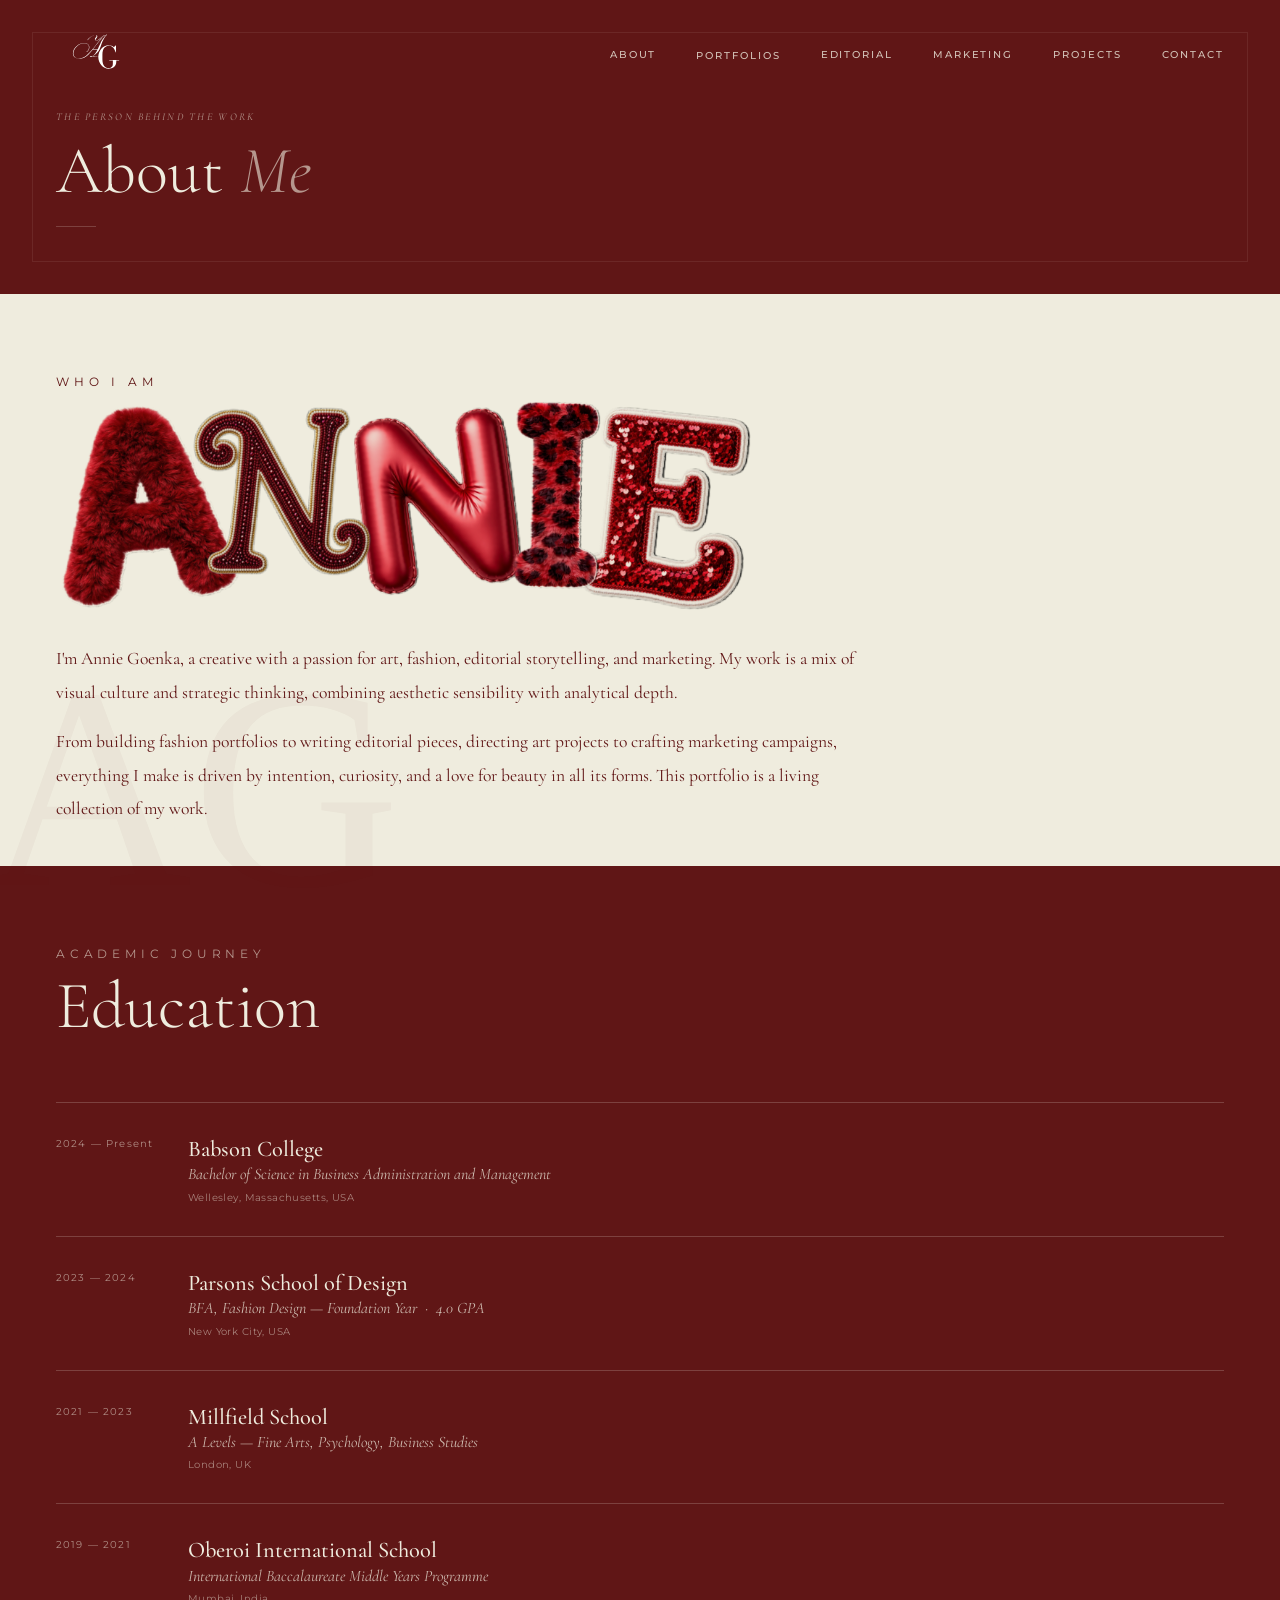
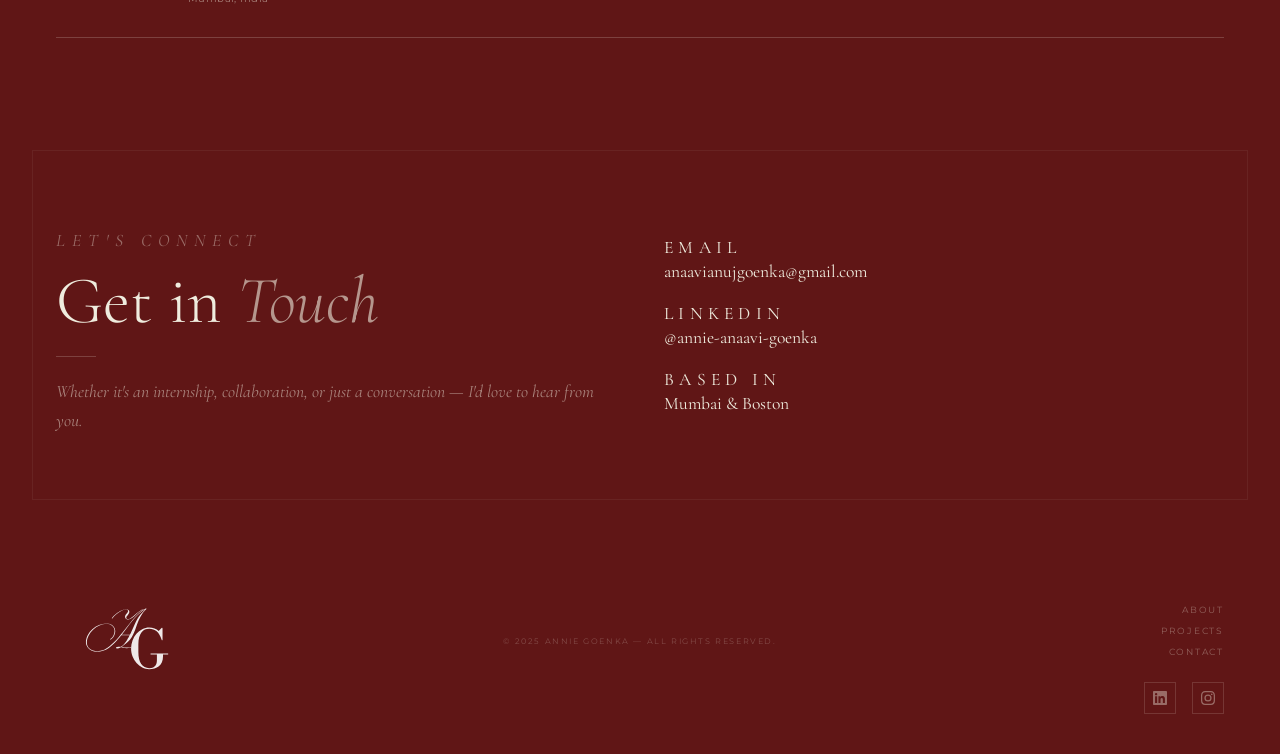
==== about.html @ a7a54cb1 "Increase section-label size, tighten page header + about section, update bio text Co-Authored-By: Cl" ====
<!DOCTYPE html>
<html lang="en">
<head>
  <meta charset="UTF-8" />
  <meta name="viewport" content="width=device-width, initial-scale=1.0" />
  <title>About — Annie Goenka</title>
  <link rel="stylesheet" href="styles.css?v=8" />
</head>
<body>

  <!-- ═══════════════════════════════════
       NAVIGATION
  ════════════════════════════════════ -->
  <nav class="scrolled">
    <div class="nav-logo"><a href="index.html"><img src="logo-ag.png.svg" alt="AG" class="nav-logo-img" /></a></div>
    <div class="nav-links">
      <a href="about.html">About</a>
      <div class="nav-dropdown"><span class="nav-dropdown-toggle">Portfolios</span><div class="nav-dropdown-menu"><a href="fashion.html">Fashion Portfolio</a><a href="art.html">Art Portfolio</a></div></div>
      <a href="editorial.html">Editorial</a>
      <a href="marketing.html">Marketing</a>
      <a href="projects.html">Projects</a>
      <a href="#contact">Contact</a>
    </div>
    <button class="nav-hamburger" aria-label="Menu">
      <span></span><span></span><span></span>
    </button>
  </nav>

  <div class="mobile-nav" id="mobile-nav">
    <button class="mobile-nav-close" aria-label="Close">✕</button>
    <div class="mobile-nav-links">
      <a href="about.html">About</a>
      <a href="fashion.html">Fashion Portfolio</a>
      <a href="art.html">Art Portfolio</a>
      <a href="editorial.html">Editorial</a>
      <a href="marketing.html">Marketing</a>
      <a href="projects.html">Projects</a>
      <a href="about.html#contact">Contact</a>
    </div>
  </div>

  <!-- ═══════════════════════════════════
       PAGE HEADER
  ════════════════════════════════════ -->
  <div class="page-header fade-in" data-title="Annie">
    <p class="section-label">The Person Behind the Work</p>
    <h1 class="section-title">About <em>Me</em></h1>
    <div class="section-rule"></div>
  </div>

  <!-- ═══════════════════════════════════
       ABOUT GRID
  ════════════════════════════════════ -->
  <div class="about-fullwidth fade-in">
    <div class="about-text">
      <p class="section-label">Who I Am</p>
      <img src="annie-signature.png" alt="Annie" class="about-name-img" />
      <div class="about-bio">
        <p>
          I'm Annie Goenka, a creative with a passion for art, fashion, editorial storytelling, and marketing. My work is a mix of visual culture and strategic thinking, combining aesthetic sensibility with analytical depth.
        </p>
        <p>
          From building fashion portfolios to writing editorial pieces, directing art projects to crafting marketing campaigns, everything I make is driven by intention, curiosity, and a love for beauty in all its forms. This portfolio is a living collection of my work.
        </p>
      </div>
    </div>
  </div>

  <!-- ═══════════════════════════════════
       EDUCATION
  ════════════════════════════════════ -->
  <section class="education-section fade-in">
    <p class="section-label">Academic Journey</p>
    <h2 class="section-title">Education</h2>
    <div class="section-rule"></div>

    <div class="edu-items">

      <div class="edu-item">
        <div class="edu-year">2024 — Present</div>
        <div class="edu-details">
          <h3>Babson College</h3>
          <p>Bachelor of Science in Business Administration and Management</p>
          <span>Wellesley, Massachusetts, USA</span>
        </div>
      </div>

      <div class="edu-item">
        <div class="edu-year">2023 — 2024</div>
        <div class="edu-details">
          <h3>Parsons School of Design</h3>
          <p>BFA, Fashion Design — Foundation Year &nbsp;·&nbsp; 4.0 GPA</p>
          <span>New York City, USA</span>
        </div>
      </div>

      <div class="edu-item">
        <div class="edu-year">2021 — 2023</div>
        <div class="edu-details">
          <h3>Millfield School</h3>
          <p>A Levels — Fine Arts, Psychology, Business Studies</p>
          <span>London, UK</span>
        </div>
      </div>

      <div class="edu-item">
        <div class="edu-year">2019 — 2021</div>
        <div class="edu-details">
          <h3>Oberoi International School</h3>
          <p>International Baccalaureate Middle Years Programme</p>
          <span>Mumbai, India</span>
        </div>
      </div>

    </div>
  </section>

  <!-- ═══════════════════════════════════
       CONTACT + RESUME
  ════════════════════════════════════ -->
  <section id="contact" class="contact-section fade-in">
    <div class="contact-left">
      <p class="section-label">Let's Connect</p>
      <h2 class="section-title">Get in <em>Touch</em></h2>
      <div class="section-rule"></div>
      <p>Whether it's an internship, collaboration, or just a conversation — I'd love to hear from you.</p>
      <!-- RESUME BUTTON — hidden for now, re-enable by uncommenting:
      <a href="resume.pdf" class="resume-btn" download="Anaavi_Goenka_Resume.pdf">
        ↓ &nbsp; Download Resume
      </a>
      -->
    </div>

    <div class="contact-links">

      <div class="contact-item">
        <span class="contact-item-label">Email</span>
        <a href="mailto:anaavianujgoenka@gmail.com">anaavianujgoenka@gmail.com</a>
      </div>

      <div class="contact-item">
        <span class="contact-item-label">LinkedIn</span>
        <a href="https://www.linkedin.com/in/annie-anaavi-goenka-bb6833216/" target="_blank">@annie-anaavi-goenka</a>
      </div>

      <div class="contact-item">
        <span class="contact-item-label">Based in</span>
        <span>Mumbai &amp; Boston</span>
      </div>

    </div>
  </section>

  <!-- ═══════════════════════════════════
       FOOTER
  ════════════════════════════════════ -->
  <footer>
    <div class="footer-logo"><img src="logo-ag.png.svg" alt="AG" class="footer-logo-img" /></div>
    <div class="footer-center">
      <p>&copy; 2025 Annie Goenka &mdash; All rights reserved.</p>
    </div>
    <div class="footer-links">
      <a href="about.html">About</a>
      <a href="projects.html">Projects</a>
      <a href="about.html#contact">Contact</a>
      <div class="footer-social">
        <a href="#" aria-label="LinkedIn">
          <svg viewBox="0 0 24 24"><path d="M20.447 20.452h-3.554v-5.569c0-1.328-.027-3.037-1.852-3.037-1.853 0-2.136 1.445-2.136 2.939v5.667H9.351V9h3.414v1.561h.046c.477-.9 1.637-1.85 3.37-1.85 3.601 0 4.267 2.37 4.267 5.455v6.286zM5.337 7.433a2.062 2.062 0 01-2.063-2.065 2.064 2.064 0 112.063 2.065zm1.782 13.019H3.555V9h3.564v11.452zM22.225 0H1.771C.792 0 0 .774 0 1.729v20.542C0 23.227.792 24 1.771 24h20.451C23.2 24 24 23.227 24 22.271V1.729C24 .774 23.2 0 22.222 0h.003z"/></svg>
        </a>
        <a href="#" aria-label="Instagram">
          <svg viewBox="0 0 24 24"><path d="M12 2.163c3.204 0 3.584.012 4.85.07 3.252.148 4.771 1.691 4.919 4.919.058 1.265.069 1.645.069 4.849 0 3.205-.012 3.584-.069 4.849-.149 3.225-1.664 4.771-4.919 4.919-1.266.058-1.644.07-4.85.07-3.204 0-3.584-.012-4.849-.07-3.26-.149-4.771-1.699-4.919-4.92-.058-1.265-.07-1.644-.07-4.849 0-3.204.013-3.583.07-4.849.149-3.227 1.664-4.771 4.919-4.919 1.266-.057 1.645-.069 4.849-.069zM12 0C8.741 0 8.333.014 7.053.072 2.695.272.273 2.69.073 7.052.014 8.333 0 8.741 0 12c0 3.259.014 3.668.072 4.948.2 4.358 2.618 6.78 6.98 6.98C8.333 23.986 8.741 24 12 24c3.259 0 3.668-.014 4.948-.072 4.354-.2 6.782-2.618 6.979-6.98.059-1.28.073-1.689.073-4.948 0-3.259-.014-3.667-.072-4.947-.196-4.354-2.617-6.78-6.979-6.98C15.668.014 15.259 0 12 0zm0 5.838a6.162 6.162 0 100 12.324 6.162 6.162 0 000-12.324zM12 16a4 4 0 110-8 4 4 0 010 8zm6.406-11.845a1.44 1.44 0 100 2.881 1.44 1.44 0 000-2.881z"/></svg>
        </a>
      </div>
    </div>
  </footer>

  <div class="ag-watermark">AG</div>
  <button class="back-to-top" id="back-to-top">↑</button>
  <div class="page-transition-overlay" id="page-transition"></div>
  <div class="lightbox" id="lightbox">
    <button class="lightbox-close">✕</button>
    <img id="lightbox-img" src="" alt="" />
  </div>
  <script src="script.js"></script>
</body>
</html>
---- styles.css ----
@import url('https://fonts.googleapis.com/css2?family=Bodoni+Moda:ital,opsz,wght@0,6..96,300;0,6..96,400;0,6..96,500;1,6..96,300;1,6..96,400&family=Cormorant+Garamond:ital,wght@0,300;0,400;0,500;0,600;1,300;1,400;1,500;1,600&family=Pinyon+Script&family=Montserrat:wght@300;400;500;600;700&display=swap');

:root {
  --crimson: #601616;
  --crimson-dark: #601616;
  --crimson-deeper: #601616;
  --cream: #efecde;
  --cream-dark: #efecde;
  --dark: #601616;
  --gold: #842020;
  --text: #601616;
}

* { margin: 0; padding: 0; box-sizing: border-box; }
html { scroll-behavior: smooth; }

body {
  background: var(--cream);
  color: var(--text);
  font-family: 'Cormorant Garamond', serif;
  overflow-x: hidden;
}

/* ═══════════════════════════════════════
   SPLASH
═══════════════════════════════════════ */

#splash {
  position: fixed;
  inset: 0;
  background-color: #601616 !important;
  z-index: 9999;
  display: flex;
  align-items: center;
  justify-content: center;
  flex-direction: column;
  transition: opacity 1s ease, visibility 1s ease;
}
#splash.hidden { opacity: 0; visibility: hidden; pointer-events: none; }

.splash-inner {
  position: relative;
  display: flex;
  flex-direction: column;
  align-items: center;
  justify-content: center;
  text-align: center;
  width: 100%;
}

/* Logo wrap — grid so halves + name all stack in the same cell */
.splash-logo-wrap {
  display: grid;
  place-items: center;
  width: clamp(22rem, 52vw, 64rem);
  opacity: 0;
  transition: opacity 0.8s ease;
}
.splash-logo-wrap.visible { opacity: 1; }

.splash-logo-half {
  grid-area: 1 / 1;
  width: 100%;
  transition: transform 1s cubic-bezier(0.76, 0, 0.24, 1), opacity 0.6s ease;
}
.splash-logo-half img {
  width: 100%;
  height: auto;
  display: block;
}

/* Split at 64% — A on left, G on right */
#splash-logo-left  { clip-path: inset(0 36% 0 0); }
#splash-logo-right { clip-path: inset(0 0 0 64%); }

/* Split animation — A flies left, G flies right */
.splash-logo-wrap.animate #splash-logo-left  { transform: translateX(-65vw); opacity: 0; }
.splash-logo-wrap.animate #splash-logo-right { transform: translateX(65vw);  opacity: 0; }

.splash-name {
  grid-area: 1 / 1;
  opacity: 0;
  display: flex;
  flex-direction: column;
  align-items: center;
  justify-content: center;
  line-height: 0.88;
  transition: opacity 0.8s ease;
}
.splash-name.visible { opacity: 1; }

.splash-name-line1 {
  font-family: 'Cormorant Garamond', serif;
  font-size: clamp(2rem, 5vw, 6rem);
  font-weight: 300;
  letter-spacing: 0.5em;
  padding-right: 0.5em;
  color: #efecde;
  text-transform: uppercase;
}
.splash-name-line2 {
  font-family: 'Cormorant Garamond', serif;
  font-size: clamp(3rem, 7vw, 8.5rem);
  font-weight: 300;
  letter-spacing: 0.4em;
  padding-right: 0.4em;
  color: #efecde;
  text-transform: uppercase;
}

.splash-tagline {
  font-family: 'Cormorant Garamond', serif;
  font-style: italic;
  font-size: clamp(0.9rem, 1.8vw, 1.4rem);
  color: rgba(239,236,222,0.5);
  letter-spacing: 0.08em;
  margin-top: 0.8rem;
  opacity: 0;
  transition: opacity 0.8s ease;
}
.splash-tagline.visible { opacity: 1; }

.splash-scroll {
  position: absolute;
  bottom: 3rem;
  left: 50%;
  transform: translateX(-50%);
  display: flex;
  flex-direction: column;
  align-items: center;
  gap: 0.5rem;
  opacity: 0;
  transition: opacity 0.8s ease;
  cursor: pointer;
}
.splash-scroll.visible { opacity: 1; }
.splash-scroll span {
  font-family: 'Montserrat', sans-serif;
  font-size: 0.55rem;
  letter-spacing: 0.3em;
  text-transform: uppercase;
  color: rgba(239,236,222,0.4);
}
.splash-scroll-line {
  width: 1px;
  height: 40px;
  background: rgba(239,236,222,0.3);
  animation: scrollPulse 1.5s ease-in-out infinite;
}
@keyframes scrollPulse {
  0%, 100% { opacity: 0.3; transform: scaleY(0.5); transform-origin: top; }
  50% { opacity: 1; transform: scaleY(1); }
}

/* ═══════════════════════════════════════
   NAVIGATION
═══════════════════════════════════════ */

nav {
  position: fixed;
  top: 0;
  left: 0;
  right: 0;
  z-index: 100;
  display: flex;
  align-items: center;
  justify-content: space-between;
  padding: 2rem 3.5rem;
  transition: background 0.4s ease, padding 0.3s ease, box-shadow 0.4s ease;
}
nav.scrolled {
  background: rgba(239,236,222,0.97);
  padding: 1.2rem 3.5rem;
  box-shadow: 0 1px 0 #601616;
}

.nav-logo {
  line-height: 1;
}
.nav-logo a { text-decoration: none; display: flex; align-items: center; }
.nav-logo-img {
  height: 2.8rem;
  width: auto;
  /* On scrolled (cream) nav: make logo dark red */
  filter: brightness(0) sepia(1) saturate(4) hue-rotate(310deg) brightness(0.45);
  transition: opacity 0.2s ease;
}
nav:not(.scrolled) .nav-logo-img {
  /* On dark red nav: make logo cream */
  filter: brightness(0) invert(1) sepia(0.1);
}
.nav-logo-img:hover { opacity: 0.75; }

.nav-links { display: flex; gap: 2.5rem; align-items: center; }
.nav-links a {
  font-family: 'Montserrat', sans-serif;
  font-size: 0.6rem;
  font-weight: 500;
  letter-spacing: 0.2em;
  text-transform: uppercase;
  color: var(--dark);
  text-decoration: none;
  position: relative;
  transition: color 0.3s ease;
}
nav:not(.scrolled) .nav-links a { color: rgba(239,236,222,0.8); }
nav:not(.scrolled) .nav-links a:hover { color: var(--cream); }

.nav-links a::after {
  content: '';
  position: absolute;
  bottom: -4px;
  left: 0;
  width: 0;
  height: 1px;
  background: currentColor;
  transition: width 0.3s ease;
}
.nav-links a:hover::after { width: 100%; }
.nav-links a:hover { color: var(--crimson); }

/* ═══════════════════════════════════════
   NAV DROPDOWN
═══════════════════════════════════════ */

.nav-dropdown {
  position: relative;
}
.nav-dropdown-toggle {
  font-family: 'Montserrat', sans-serif;
  font-size: 0.6rem;
  font-weight: 500;
  letter-spacing: 0.2em;
  text-transform: uppercase;
  text-decoration: none;
  cursor: pointer;
  color: var(--dark);
  position: relative;
  transition: color 0.3s ease;
}
nav:not(.scrolled) .nav-dropdown-toggle { color: rgba(239,236,222,0.8); }
nav:not(.scrolled) .nav-dropdown-toggle:hover { color: var(--cream); }
.nav-dropdown-toggle:hover { color: var(--crimson); }
.nav-dropdown-toggle::after {
  content: '';
  position: absolute;
  bottom: -4px;
  left: 0;
  width: 0;
  height: 1px;
  background: currentColor;
  transition: width 0.3s ease;
}
.nav-dropdown:hover .nav-dropdown-toggle::after { width: 100%; }

.nav-dropdown-menu {
  position: absolute;
  top: calc(100% + 1rem);
  left: 50%;
  transform: translateX(-50%);
  background: #efecde;
  border-top: 2px solid #601616;
  min-width: 10rem;
  display: flex;
  flex-direction: column;
  opacity: 0;
  visibility: hidden;
  transform: translateX(-50%) translateY(-6px);
  transition: opacity 0.25s ease, transform 0.25s ease, visibility 0.25s ease;
  z-index: 200;
}
.nav-dropdown:hover .nav-dropdown-menu {
  opacity: 1;
  visibility: visible;
  transform: translateX(-50%) translateY(0);
}
.nav-dropdown-menu a {
  font-family: 'Montserrat', sans-serif;
  font-size: 0.55rem;
  font-weight: 500;
  letter-spacing: 0.15em;
  text-transform: uppercase;
  color: #601616;
  text-decoration: none;
  padding: 0.85rem 1.2rem;
  transition: background 0.2s ease, color 0.2s ease;
  white-space: nowrap;
}
.nav-dropdown-menu a:hover {
  background: #601616;
  color: #efecde;
}
.nav-dropdown-menu a::after { display: none; }
/* Override cream-on-dark-nav rule — dropdown is always cream bg with dark text */
nav:not(.scrolled) .nav-dropdown-menu a { color: #601616; }
nav:not(.scrolled) .nav-dropdown-menu a:hover { color: #efecde; }

/* ═══════════════════════════════════════
   CAROUSEL
═══════════════════════════════════════ */

.carousel {
  position: relative;
  width: 100%;
  height: 100vh;
  overflow: hidden;
  background: var(--crimson-dark);
}

.carousel-slide {
  position: absolute;
  inset: 0;
  opacity: 0;
  visibility: hidden;
  transition: opacity 1.2s cubic-bezier(0.4, 0, 0.2, 1),
              visibility 1.2s cubic-bezier(0.4, 0, 0.2, 1);
}
.carousel-slide.active { opacity: 1; visibility: visible; }

/* ── Slide backgrounds ── */

.slide-bg {
  position: absolute;
  inset: 0;
}

.slide-home {
  background: #601616;
}

.slide-fashion {
  background: linear-gradient(145deg, #601616 0%, #842020 100%);
}

.slide-art {
  background: var(--cream);
}

.slide-editorial {
  background: linear-gradient(150deg, var(--crimson-deeper) 0%, var(--crimson-dark) 100%);
}

.slide-marketing {
  background: linear-gradient(135deg, var(--dark) 0%, var(--crimson-deeper) 100%);
}

/* ── Decorative frame inside each slide ── */

.carousel-slide::before {
  content: '';
  position: absolute;
  inset: 2rem;
  border: 1px solid rgba(239,236,222,0.12);
  z-index: 1;
  pointer-events: none;
}

/* Art slide (cream bg) gets a crimson frame */
.carousel-slide:nth-child(3)::before {
  border-color: #842020;
}

/* ── Slide content ── */

.slide-content {
  position: absolute;
  inset: 0;
  display: flex;
  flex-direction: column;
  z-index: 2;
  padding: 6rem 5rem;
}

.slide-content-center {
  align-items: center;
  justify-content: center;
  text-align: center;
}

.slide-content-bottom {
  justify-content: flex-end;
  padding-bottom: 7rem;
}

/* ── Slide typography ── */

.slide-eyebrow {
  font-family: 'Montserrat', sans-serif;
  font-size: 0.55rem;
  letter-spacing: 0.5em;
  text-transform: uppercase;
  color: rgba(239,236,222,0.45);
  margin-bottom: 2rem;
}

.slide-name {
  font-family: 'Cormorant Garamond', serif;
  font-size: clamp(3.5rem, 8vw, 8rem);
  font-weight: 300;
  color: var(--cream);
  line-height: 1;
  letter-spacing: 0.06em;
  margin-bottom: 1.5rem;
}
.slide-name em { font-style: italic; font-weight: 300; }

.slide-tagline {
  font-family: 'Cormorant Garamond', serif;
  font-style: italic;
  font-size: clamp(1rem, 1.5vw, 1.3rem);
  color: rgba(239,236,222,0.5);
  margin-bottom: 3rem;
  letter-spacing: 0.05em;
}

.slide-label {
  font-family: 'Montserrat', sans-serif;
  font-size: 0.55rem;
  letter-spacing: 0.4em;
  text-transform: uppercase;
  color: rgba(239,236,222,0.4);
  margin-bottom: 1rem;
}

.slide-title {
  font-family: 'Cormorant Garamond', serif;
  font-size: clamp(3rem, 7vw, 7rem);
  font-weight: 300;
  color: var(--cream);
  line-height: 0.95;
  margin-bottom: 0.8rem;
}

.slide-title-dark { color: var(--crimson); }

.slide-desc {
  font-family: 'Cormorant Garamond', serif;
  font-style: italic;
  font-size: clamp(1rem, 1.3vw, 1.2rem);
  color: rgba(239,236,222,0.5);
  margin-bottom: 2.5rem;
  max-width: 380px;
}
.slide-desc-dark { color: #601616; }

/* ── Dark-text variant for light bg slides ── */
.slide-content-dark .slide-label { color: #601616; }

/* ── CTAs ── */

.slide-cta {
  display: inline-block;
  font-family: 'Montserrat', sans-serif;
  font-size: 0.55rem;
  font-weight: 600;
  letter-spacing: 0.25em;
  text-transform: uppercase;
  text-decoration: none;
  padding: 0.85rem 2rem;
  transition: all 0.35s ease;
  align-self: flex-start;
}
.slide-content-center .slide-cta { align-self: center; }

.slide-cta-light {
  color: var(--cream);
  border: 1px solid rgba(239,236,222,0.3);
}
.slide-cta-light:hover {
  background: var(--cream);
  color: var(--crimson-dark);
  border-color: var(--cream);
}

.slide-cta-dark {
  color: var(--crimson);
  border: 1px solid rgba(96,22,22,0.5);
}
.slide-cta-dark:hover {
  background: var(--crimson);
  color: var(--cream);
  border-color: var(--crimson);
}

/* ── Arrows ── */

.carousel-arrow {
  position: absolute;
  top: 50%;
  transform: translateY(-50%);
  z-index: 10;
  background: none;
  border: none;
  color: rgba(239,236,222,0.35);
  font-size: 1.5rem;
  cursor: pointer;
  padding: 1rem;
  transition: color 0.3s ease;
}
.carousel-arrow:hover { color: var(--cream); }
.carousel-prev { left: 2rem; }
.carousel-next { right: 2rem; }

/* ── Dots ── */

.carousel-dots {
  position: absolute;
  bottom: 2.5rem;
  left: 50%;
  transform: translateX(-50%);
  display: flex;
  gap: 0.75rem;
  z-index: 10;
}

.carousel-dot {
  width: 5px;
  height: 5px;
  border-radius: 50%;
  border: 1px solid rgba(239,236,222,0.35);
  background: transparent;
  cursor: pointer;
  padding: 0;
  transition: all 0.3s ease;
}
.carousel-dot.active {
  background: var(--cream);
  border-color: var(--cream);
  transform: scale(1.4);
}

/* ── Counter ── */

.carousel-counter {
  position: absolute;
  bottom: 2.5rem;
  right: 3rem;
  display: flex;
  align-items: center;
  gap: 0.6rem;
  z-index: 10;
  font-family: 'Montserrat', sans-serif;
  font-size: 0.55rem;
  letter-spacing: 0.12em;
  color: rgba(239,236,222,0.3);
}
#carousel-current { color: rgba(239,236,222,0.7); font-weight: 500; }
.carousel-counter-sep {
  width: 20px;
  height: 1px;
  background: rgba(239,236,222,0.2);
}

/* ── Progress bar ── */

.carousel-progress {
  position: absolute;
  bottom: 0;
  left: 0;
  right: 0;
  height: 2px;
  background: rgba(239,236,222,0.06);
  z-index: 10;
}
.carousel-progress-bar {
  height: 100%;
  background: rgba(239,236,222,0.4);
  width: 0%;
  transition: width linear;
}


/* ═══════════════════════════════════════
   MARQUEE
═══════════════════════════════════════ */

.marquee-strip {
  background: var(--crimson);
  padding: 0.85rem 0;
  overflow: hidden;
  white-space: nowrap;
}
.marquee-inner {
  display: inline-flex;
  animation: marquee 25s linear infinite;
}
.marquee-inner span {
  font-family: 'Cormorant Garamond', serif;
  font-style: italic;
  font-size: 0.95rem;
  color: rgba(239,236,222,0.7);
  padding: 0 1.5rem;
}
.marquee-inner .dot {
  color: rgba(239,236,222,0.25);
  font-style: normal;
  font-size: 0.6rem;
}

@keyframes marquee {
  from { transform: translateX(0); }
  to { transform: translateX(-50%); }
}

/* ═══════════════════════════════════════
   SECTION PRIMITIVES
═══════════════════════════════════════ */

.section-label {
  font-family: 'Montserrat', sans-serif;
  font-size: 0.75rem;
  letter-spacing: 0.4em;
  text-transform: uppercase;
  color: var(--crimson);
}
.section-title {
  font-family: 'Cormorant Garamond', serif;
  font-size: clamp(2.6rem, 5.2vw, 4.6rem);
  font-weight: 300;
  line-height: 1.1;
  color: var(--dark);
  margin-top: 0.5rem;
}
.section-title em { font-style: italic; color: var(--crimson); }
.section-rule {
  width: 40px;
  height: 1px;
  background: var(--crimson);
  margin: 1.2rem 0;
}

/* ═══════════════════════════════════════
   PORTFOLIOS GRID
═══════════════════════════════════════ */

.portfolios-section {
  padding: 6rem 3.5rem;
  background: var(--cream);
}
.portfolios-section .section-label,
.portfolios-section .section-title { text-align: center; }
.portfolios-section .section-rule { margin: 1.2rem auto; }

.portfolio-grid {
  display: grid;
  grid-template-columns: repeat(4, 1fr);
  gap: 1px;
  margin-top: 3.5rem;
}

.portfolio-card {
  display: flex;
  text-decoration: none;
  position: relative;
  overflow: hidden;
  aspect-ratio: 3/4;
  transition: transform 0.5s cubic-bezier(0.4, 0, 0.2, 1);
}

.portfolio-card:nth-child(odd)  { background: var(--crimson); }
.portfolio-card:nth-child(even) { background: var(--crimson-dark); }

.portfolio-card:hover { transform: scale(0.98); }

.portfolio-card::before {
  content: attr(data-number);
  position: absolute;
  top: 1.5rem;
  left: 1.5rem;
  font-family: 'Montserrat', sans-serif;
  font-size: 0.5rem;
  letter-spacing: 0.2em;
  color: rgba(239,236,222,0.2);
  z-index: 2;
}

/* Thin inner frame */
.portfolio-card::after {
  content: '';
  position: absolute;
  inset: 0.8rem;
  border: 1px solid rgba(239,236,222,0.08);
  z-index: 1;
  pointer-events: none;
  transition: border-color 0.4s ease;
}
.portfolio-card:hover::after { border-color: rgba(239,236,222,0.2); }

.portfolio-card-bg {
  position: absolute;
  inset: 0;
  display: flex;
  align-items: center;
  justify-content: center;
  font-family: 'Great Vibes', cursive;
  font-size: 6rem;
  color: rgba(239,236,222,0.04);
  transition: transform 0.6s ease;
}
.portfolio-card:hover .portfolio-card-bg { transform: scale(1.05); }

.portfolio-card-content {
  position: absolute;
  bottom: 0;
  left: 0;
  right: 0;
  padding: 1.5rem;
  z-index: 2;
}
.portfolio-card-content span {
  display: block;
  font-family: 'Montserrat', sans-serif;
  font-size: 0.45rem;
  letter-spacing: 0.35em;
  text-transform: uppercase;
  color: rgba(239,236,222,0.35);
  margin-bottom: 0.4rem;
}
.portfolio-card-content h3 {
  font-family: 'Cormorant Garamond', serif;
  font-size: 1.6rem;
  font-weight: 300;
  color: var(--cream);
  line-height: 1.2;
}
.portfolio-card-content p {
  font-family: 'Cormorant Garamond', serif;
  font-style: italic;
  font-size: 0.85rem;
  color: rgba(239,236,222,0.45);
  margin-top: 0.15rem;
}

/* ═══════════════════════════════════════
   FOOTER
═══════════════════════════════════════ */

footer {
  background: var(--dark);
  padding: 4.5rem 3.5rem 2.5rem;
  display: grid;
  grid-template-columns: 1fr auto 1fr;
  align-items: start;
  gap: 2rem;
}
.footer-logo {
  line-height: 1;
}
.footer-logo-img {
  height: 5rem;
  width: auto;
  filter: brightness(0) invert(1);
  opacity: 0.9;
}
.footer-center { text-align: center; }
.footer-center p {
  font-family: 'Montserrat', sans-serif;
  font-size: 0.5rem;
  letter-spacing: 0.2em;
  text-transform: uppercase;
  color: rgba(239,236,222,0.25);
  margin-top: 2rem;
}
.footer-links {
  display: flex;
  flex-direction: column;
  align-items: flex-end;
  gap: 0.6rem;
}
.footer-links a {
  font-family: 'Montserrat', sans-serif;
  font-size: 0.55rem;
  letter-spacing: 0.2em;
  text-transform: uppercase;
  color: rgba(239,236,222,0.35);
  text-decoration: none;
  transition: color 0.3s ease;
}
.footer-links a:hover { color: var(--cream); }

/* ═══════════════════════════════════════
   INNER PAGE HEADER
═══════════════════════════════════════ */

.page-header {
  padding: 6rem 3.5rem 3rem;
  background: var(--crimson);
  position: relative;
  overflow: hidden;
}
.page-header::before {
  content: '';
  position: absolute;
  inset: 2rem;
  border: 1px solid rgba(239,236,222,0.08);
  pointer-events: none;
}
.page-header .section-label {
  color: rgba(239,236,222,0.6);
  font-size: 0.65rem;
  letter-spacing: 0.22em;
}
.page-header .section-title { color: var(--cream); }
.page-header .section-title em { color: rgba(239,236,222,0.6); }
.page-header .section-rule { background: rgba(239,236,222,0.2); }
.page-header p {
  font-family: 'Cormorant Garamond', serif;
  font-style: italic;
  font-size: 1.15rem;
  color: rgba(239,236,222,0.5);
  max-width: 440px;
  line-height: 1.7;
  margin-top: 0.75rem;
}

/* ═══════════════════════════════════════
   EMBED
═══════════════════════════════════════ */

.embed-section { padding: 0.6rem 3.5rem; background: var(--cream); }
.embed-section .embed-wrapper {
  width: 85%;
  margin: 0 auto;
  padding-top: calc(56.25% * 0.85);
}

/* ── Editorial side-by-side ── */
.editorial-embeds {
  padding: 4.5rem 3.5rem;
  background: var(--cream);
}
.editorial-embed-pair {
  display: grid;
  grid-template-columns: 1fr 1fr;
  gap: 2rem;
  align-items: start;
}
.editorial-embed-item {
  width: 100%;
}
/* Portrait aspect ratio for editorial documents */
.editorial-embed-item .embed-wrapper {
  padding-top: 141%;
  border: 1.5px solid #601616;
}
@media (max-width: 768px) {
  .editorial-embed-pair {
    grid-template-columns: 1fr;
  }
}
.embed-title { margin-bottom: 2.5rem; }

/* ── Projects asymmetric side-by-side ── */
.projects-embeds {
  padding: 3rem 3.5rem;
  background: var(--cream);
}
.projects-embed-pair {
  display: grid;
  grid-template-columns: 2fr 3fr;
  gap: 2rem;
  align-items: start;
}
/* Left: Google Doc — portrait */
.projects-doc-wrapper {
  position: relative;
  width: 100%;
  padding-top: 141%;
  border: 1.5px solid #601616;
}
.projects-doc-wrapper iframe {
  position: absolute;
  inset: 0;
  width: 100%;
  height: 100%;
  border: none;
}
/* Right: Canva PPT inside laptop frame */
.laptop-frame-container {
  position: relative;
  width: 100%;
  padding-top: 56.25%; /* 16:9 — matches the SVG */
}
.laptop-frame-container .laptop-bg {
  position: absolute;
  top: 0; left: 0;
  width: 100%; height: 100%;
  display: block;
  pointer-events: none;
}
.laptop-frame-container .laptop-screen-iframe {
  position: absolute;
  left: 19.4%;
  top: 9.1%;
  width: 61.2%;
  height: 70.2%;
  border: none;
}
@media (max-width: 768px) {
  .projects-embed-pair {
    grid-template-columns: 1fr;
  }
}

.embed-wrapper {
  position: relative;
  width: 100%;
  padding-top: 56.25%;
  background: var(--cream-dark);
  border: 1px solid #601616;
}
.embed-wrapper iframe {
  position: absolute;
  inset: 0;
  width: 100%;
  height: 100%;
  border: none;
}
.embed-notice {
  font-family: 'Montserrat', sans-serif;
  font-size: 0.6rem;
  letter-spacing: 0.08em;
  color: #601616;
  margin-top: 0.75rem;
}

/* ═══════════════════════════════════════
   ABOUT PAGE
═══════════════════════════════════════ */

.about-fullwidth {
  background: var(--cream);
  padding: 5rem 3.5rem 2.5rem;
}

/* Photo grid — kept for when a photo is added back
.about-grid { display: grid; grid-template-columns: 1fr 1fr; min-height: 60vh; }
.about-photo { background: var(--crimson); position: relative; display: flex; align-items: center; justify-content: center; min-height: 450px; overflow: hidden; }
.about-photo::before { content: ''; position: absolute; inset: 1.5rem; border: 1px solid rgba(239,236,222,0.08); pointer-events: none; }
.about-photo-placeholder { font-family: 'Great Vibes', cursive; font-size: 8rem; color: rgba(239,236,222,0.06); }
.about-photo img { width: 100%; height: 100%; object-fit: cover; position: absolute; inset: 0; }
*/

.about-text {
  max-width: 820px;
  display: flex;
  flex-direction: column;
  justify-content: center;
}

.about-name-img {
  display: block;
  width: 100%;
  max-width: 700px;
  height: auto;
  margin: 0.4rem 0 0.5rem;
  mix-blend-mode: multiply;
}

.about-bio {
  font-family: 'Cormorant Garamond', serif;
  font-size: 1.1rem;
  line-height: 1.9;
  color: var(--text);
  margin-top: 1.2rem;
}
.about-bio p + p { margin-top: 1rem; }

/* ═══════════════════════════════════════
   EDUCATION
═══════════════════════════════════════ */

.education-section { padding: 5rem 3.5rem; background: var(--crimson); }
.education-section .section-label { color: rgba(239,236,222,0.6); }
.education-section .section-title { color: var(--cream); }
.education-section .section-rule { border-color: rgba(239,236,222,0.25); }

.edu-items {
  margin-top: 2.5rem;
  display: flex;
  flex-direction: column;
}
.edu-item {
  display: grid;
  grid-template-columns: 100px 1fr;
  gap: 2rem;
  padding: 2rem 0;
  border-bottom: 1px solid rgba(239,236,222,0.2);
}
.edu-item:first-child { border-top: 1px solid rgba(239,236,222,0.2); }
.edu-year {
  font-family: 'Montserrat', sans-serif;
  font-size: 0.6rem;
  letter-spacing: 0.12em;
  color: rgba(239,236,222,0.55);
  padding-top: 0.2rem;
}
.edu-details h3 {
  font-family: 'Cormorant Garamond', serif;
  font-size: 1.4rem;
  font-weight: 500;
  color: var(--cream);
}
.edu-details p {
  font-family: 'Cormorant Garamond', serif;
  font-style: italic;
  font-size: 1rem;
  color: rgba(239,236,222,0.75);
  margin-top: 0.15rem;
}
.edu-details span {
  display: block;
  font-family: 'Montserrat', sans-serif;
  font-size: 0.65rem;
  color: rgba(239,236,222,0.5);
  margin-top: 0.4rem;
  letter-spacing: 0.04em;
}

/* ═══════════════════════════════════════
   CONTACT + RESUME
═══════════════════════════════════════ */

.contact-section {
  padding: 6rem 3.5rem;
  background: var(--crimson);
  display: grid;
  grid-template-columns: 1fr 1fr;
  gap: 3rem;
  align-items: center;
  position: relative;
}
.contact-section::before {
  content: '';
  position: absolute;
  inset: 2rem;
  border: 1px solid rgba(239,236,222,0.06);
  pointer-events: none;
}

.contact-left .section-label { color: rgba(239,236,222,0.4); }
.contact-left .section-title { color: var(--cream); }
.contact-left .section-title em { color: rgba(239,236,222,0.6); }
.contact-left .section-rule { background: rgba(239,236,222,0.2); }
.contact-left p {
  font-family: 'Cormorant Garamond', serif;
  font-style: italic;
  font-size: 1.1rem;
  color: rgba(239,236,222,0.5);
  line-height: 1.7;
  margin-top: 0.75rem;
}

.contact-links {
  display: flex;
  flex-direction: column;
  gap: 1.3rem;
}
.contact-item { display: flex; flex-direction: column; gap: 0.2rem; }
.contact-item-label {
  font-family: 'Montserrat', sans-serif;
  font-size: 0.5rem;
  letter-spacing: 0.3em;
  text-transform: uppercase;
  color: rgba(239,236,222,0.3);
}
.contact-item a,
.contact-item span {
  font-family: 'Cormorant Garamond', serif;
  font-size: 1.1rem;
  color: var(--cream);
  text-decoration: none;
  transition: opacity 0.3s ease;
}
.contact-item a:hover { opacity: 0.6; }

.resume-btn {
  display: inline-flex;
  align-items: center;
  gap: 0.8rem;
  font-family: 'Montserrat', sans-serif;
  font-size: 0.55rem;
  font-weight: 600;
  letter-spacing: 0.2em;
  text-transform: uppercase;
  color: var(--crimson);
  background: var(--cream);
  padding: 0.9rem 2rem;
  text-decoration: none;
  margin-top: 1.5rem;
  border: none;
  cursor: pointer;
  transition: all 0.3s ease;
}
.resume-btn:hover {
  background: var(--cream-dark);
  transform: translateY(-2px);
}

/* ═══════════════════════════════════════
   PLACEHOLDER (Coming Soon)
═══════════════════════════════════════ */

.placeholder-section {
  padding: 7rem 3.5rem;
  display: flex;
  flex-direction: column;
  align-items: center;
  justify-content: center;
  text-align: center;
  min-height: 45vh;
  background: var(--cream);
}
.placeholder-section .big-script {
  font-family: 'Great Vibes', cursive;
  font-size: clamp(3rem, 8vw, 8rem);
  color: #601616;
  line-height: 1;
  margin-bottom: 1.5rem;
}
.placeholder-section p {
  font-family: 'Cormorant Garamond', serif;
  font-style: italic;
  font-size: 1.15rem;
  color: #601616;
}

/* ═══════════════════════════════════════
   RESPONSIVE
═══════════════════════════════════════ */

@media (max-width: 900px) {
  nav { padding: 1.5rem 2rem; }
  nav.scrolled { padding: 1rem 2rem; }
  .nav-links { gap: 1.5rem; }

  .slide-content { padding: 5rem 2.5rem; }
  .slide-content-bottom { padding-bottom: 6rem; }
  .carousel-slide::before { inset: 1.2rem; }

  .portfolio-grid { grid-template-columns: repeat(2, 1fr); }

  .contact-section { grid-template-columns: 1fr; }
  .contact-section::before { inset: 1.2rem; }

  footer { grid-template-columns: 1fr; padding: 3.5rem 2rem 2rem; }
  .footer-links { align-items: flex-start; }

  .portfolios-section,
  .education-section,
  .embed-section { padding: 4.5rem 2rem; }

  .page-header { padding: 9rem 2rem 4rem; }
  .page-header::before { inset: 1.2rem; }
  .about-fullwidth { padding: 3.5rem 2rem; }
}

@media (max-width: 600px) {
  .portfolio-grid { grid-template-columns: 1fr 1fr; }
  .nav-links { display: none; }
  .carousel-arrow { display: none; }
  .slide-content { padding: 4rem 1.5rem; }
  .slide-content-bottom { padding-bottom: 5rem; }
  .carousel-slide::before { inset: 0.8rem; }
}

/* ═══════════════════════════════════════
   HAMBURGER & MOBILE NAV
═══════════════════════════════════════ */

.nav-hamburger {
  display: none;
  flex-direction: column;
  gap: 6px;
  background: none;
  border: none;
  cursor: pointer;
  padding: 4px;
  z-index: 201;
}

.nav-hamburger span {
  display: block;
  width: 24px;
  height: 1px;
  background: var(--cream);
  transition: all 0.35s cubic-bezier(0.4, 0, 0.2, 1);
}

nav.scrolled .nav-hamburger span { background: var(--dark); }

.nav-hamburger.active span:nth-child(1) { transform: rotate(45deg) translate(5px, 5px); }
.nav-hamburger.active span:nth-child(2) { opacity: 0; transform: scaleX(0); }
.nav-hamburger.active span:nth-child(3) { transform: rotate(-45deg) translate(5px, -5px); }

.mobile-nav {
  position: fixed;
  inset: 0;
  background: var(--crimson-dark);
  z-index: 200;
  display: flex;
  flex-direction: column;
  align-items: center;
  justify-content: center;
  opacity: 0;
  visibility: hidden;
  transition: opacity 0.4s ease, visibility 0.4s ease;
}

.mobile-nav.open { opacity: 1; visibility: visible; }

.mobile-nav-close {
  position: absolute;
  top: 2rem;
  right: 2rem;
  background: none;
  border: none;
  color: rgba(239,236,222,0.5);
  font-size: 1.2rem;
  cursor: pointer;
  transition: color 0.3s ease;
}
.mobile-nav-close:hover { color: var(--cream); }

.mobile-nav-links {
  display: flex;
  flex-direction: column;
  align-items: center;
  gap: 2.5rem;
}

.mobile-nav-links a {
  font-family: 'Cormorant Garamond', serif;
  font-size: clamp(2rem, 6vw, 3.5rem);
  font-weight: 300;
  color: rgba(239,236,222,0.7);
  text-decoration: none;
  letter-spacing: 0.08em;
  transition: color 0.3s ease;
}
.mobile-nav-links a:hover { color: var(--cream); }

@media (max-width: 768px) {
  .nav-hamburger { display: flex; }
  .nav-links { display: none !important; }
}

/* ═══════════════════════════════════════
   BACK TO TOP
═══════════════════════════════════════ */

.back-to-top {
  position: fixed;
  bottom: 2.5rem;
  right: 2.5rem;
  width: 42px;
  height: 42px;
  background: var(--crimson);
  border: 1px solid rgba(239,236,222,0.15);
  color: var(--cream);
  font-size: 1rem;
  cursor: pointer;
  display: flex;
  align-items: center;
  justify-content: center;
  z-index: 50;
  opacity: 0;
  transform: translateY(12px);
  transition: opacity 0.4s ease, transform 0.4s ease, background 0.3s ease;
  pointer-events: none;
}
.back-to-top.visible {
  opacity: 1;
  transform: translateY(0);
  pointer-events: all;
}
.back-to-top:hover { background: var(--crimson-dark); }

/* ═══════════════════════════════════════
   AG WATERMARK (fixed, ultra-faint)
═══════════════════════════════════════ */

.ag-watermark {
  position: fixed;
  bottom: -2rem;
  left: -1rem;
  font-family: 'Great Vibes', cursive;
  font-size: 18rem;
  color: var(--crimson);
  opacity: 0.03;
  pointer-events: none;
  z-index: 0;
  line-height: 1;
  transition: opacity 0.5s ease;
  user-select: none;
}

/* ═══════════════════════════════════════
   PAGE TRANSITION OVERLAY
═══════════════════════════════════════ */

.page-transition-overlay {
  position: fixed;
  inset: 0;
  background: var(--crimson-dark);
  z-index: 9998;
  opacity: 0;
  pointer-events: none;
  transition: opacity 0.45s ease;
}

/* ═══════════════════════════════════════
   FADE-IN ON SCROLL
═══════════════════════════════════════ */

.fade-in {
  opacity: 0;
  transform: translateY(24px);
  transition: opacity 0.7s cubic-bezier(0.4, 0, 0.2, 1),
              transform 0.7s cubic-bezier(0.4, 0, 0.2, 1);
}
.fade-in.visible {
  opacity: 1;
  transform: translateY(0);
}

/* Staggered children */
.fade-in-stagger > * {
  opacity: 0;
  transform: translateY(20px);
  transition: opacity 0.6s ease, transform 0.6s ease;
}
.fade-in-stagger.visible > *:nth-child(1) { opacity: 1; transform: none; transition-delay: 0s; }
.fade-in-stagger.visible > *:nth-child(2) { opacity: 1; transform: none; transition-delay: 0.1s; }
.fade-in-stagger.visible > *:nth-child(3) { opacity: 1; transform: none; transition-delay: 0.2s; }
.fade-in-stagger.visible > *:nth-child(4) { opacity: 1; transform: none; transition-delay: 0.3s; }

/* ═══════════════════════════════════════
   GRAIN TEXTURE (crimson sections)
═══════════════════════════════════════ */

.grain::after {
  content: '';
  position: absolute;
  inset: 0;
  background-image: url("data:image/svg+xml,%3Csvg xmlns='http://www.w3.org/2000/svg' width='300' height='300'%3E%3Cfilter id='n'%3E%3CfeTurbulence type='fractalNoise' baseFrequency='0.75' numOctaves='4' stitchTiles='stitch'/%3E%3C/filter%3E%3Crect width='300' height='300' filter='url(%23n)' opacity='1'/%3E%3C/svg%3E");
  opacity: 0.04;
  pointer-events: none;
  z-index: 1;
}

/* ═══════════════════════════════════════
   PORTFOLIO CARD — enhanced hover
═══════════════════════════════════════ */

/* Corner accent lines that draw in on hover */
.portfolio-card .card-corner {
  position: absolute;
  width: 20px;
  height: 20px;
  z-index: 3;
  transition: all 0.4s ease;
}
.portfolio-card .card-corner::before,
.portfolio-card .card-corner::after {
  content: '';
  position: absolute;
  background: rgba(239,236,222,0.4);
  transition: all 0.4s ease;
}
.card-corner.tl { top: 1.2rem; left: 1.2rem; }
.card-corner.tr { top: 1.2rem; right: 1.2rem; }
.card-corner.bl { bottom: 1.2rem; left: 1.2rem; }
.card-corner.br { bottom: 1.2rem; right: 1.2rem; }

.card-corner.tl::before, .card-corner.tr::before { top: 0; height: 1px; width: 0; }
.card-corner.bl::before, .card-corner.br::before { bottom: 0; height: 1px; width: 0; }
.card-corner.tl::after, .card-corner.bl::after { left: 0; width: 1px; height: 0; }
.card-corner.tr::after, .card-corner.br::after { right: 0; width: 1px; height: 0; }

.card-corner.tl::before { left: 0; }
.card-corner.tr::before { right: 0; }

.portfolio-card:hover .card-corner::before { width: 20px; }
.portfolio-card:hover .card-corner::after { height: 20px; }

/* ═══════════════════════════════════════
   LIGHTBOX
═══════════════════════════════════════ */

.lightbox {
  position: fixed;
  inset: 0;
  background: rgba(96,22,22, 0.95);
  z-index: 9000;
  display: flex;
  align-items: center;
  justify-content: center;
  opacity: 0;
  visibility: hidden;
  transition: opacity 0.4s ease, visibility 0.4s ease;
}
.lightbox.open { opacity: 1; visibility: visible; }

.lightbox img {
  max-width: 90vw;
  max-height: 88vh;
  object-fit: contain;
  box-shadow: 0 30px 80px rgba(96,22,22,0.5);
}

.lightbox-close {
  position: absolute;
  top: 2rem;
  right: 2.5rem;
  background: none;
  border: none;
  color: rgba(239,236,222,0.5);
  font-size: 1.5rem;
  cursor: pointer;
  transition: color 0.3s ease;
}
.lightbox-close:hover { color: var(--cream); }

/* ═══════════════════════════════════════
   FULLSCREEN BUTTON (Canva)
═══════════════════════════════════════ */

.embed-actions {
  display: flex;
  justify-content: flex-end;
  margin-bottom: 1rem;
}

.fullscreen-btn {
  font-family: 'Montserrat', sans-serif;
  font-size: 0.55rem;
  font-weight: 600;
  letter-spacing: 0.2em;
  text-transform: uppercase;
  color: var(--crimson);
  background: none;
  border: 1px solid rgba(96,22,22,0.5);
  padding: 0.6rem 1.2rem;
  cursor: pointer;
  text-decoration: none;
  transition: all 0.3s ease;
  display: inline-flex;
  align-items: center;
  gap: 0.5rem;
}
.fullscreen-btn:hover {
  background: var(--crimson);
  color: var(--cream);
  border-color: var(--crimson);
}

/* ═══════════════════════════════════════
   FOOTER SOCIAL ICONS
═══════════════════════════════════════ */

.footer-social {
  display: flex;
  gap: 1rem;
  margin-top: 1rem;
}

.footer-social a {
  display: flex;
  align-items: center;
  justify-content: center;
  width: 32px;
  height: 32px;
  border: 1px solid rgba(239,236,222,0.15);
  color: rgba(239,236,222,0.4);
  text-decoration: none;
  transition: all 0.3s ease;
}
.footer-social a:hover {
  border-color: rgba(239,236,222,0.4);
  color: var(--cream);
}
.footer-social svg {
  width: 14px;
  height: 14px;
  fill: currentColor;
}
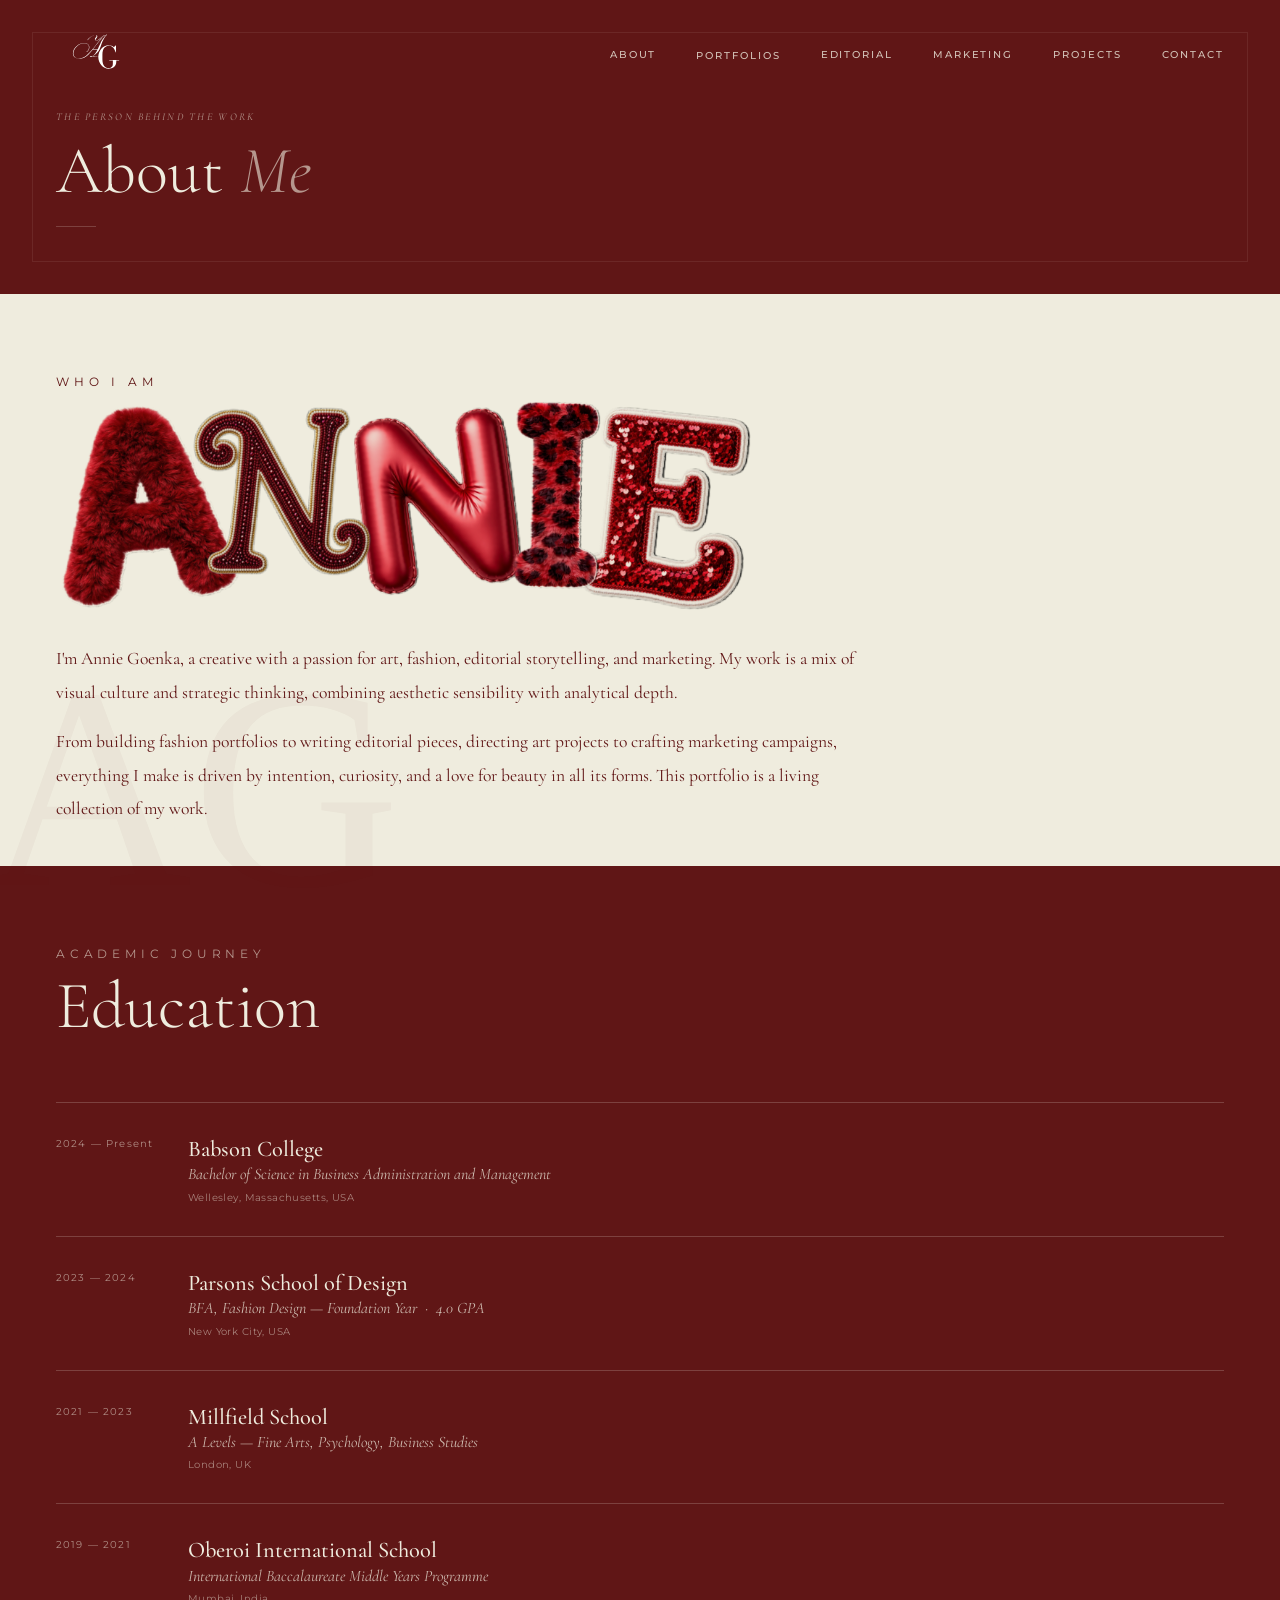
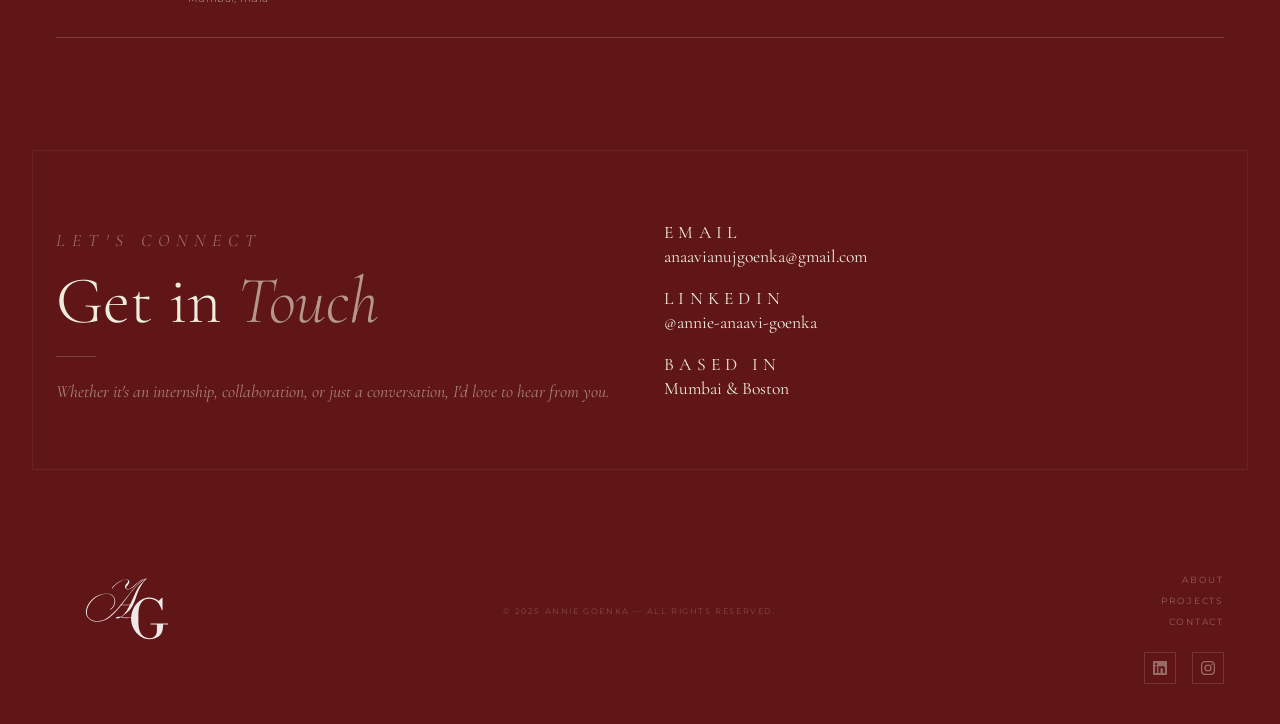
==== commit 8a543ce1: "Remove em dash from contact section tagline Co-Authored-By: Claude Sonnet 4.6 <noreply@anthropic.com" ====
--- a/about.html
+++ b/about.html
@@ -123,7 +123,7 @@
       <p class="section-label">Let's Connect</p>
       <h2 class="section-title">Get in <em>Touch</em></h2>
       <div class="section-rule"></div>
-      <p>Whether it's an internship, collaboration, or just a conversation — I'd love to hear from you.</p>
+      <p>Whether it's an internship, collaboration, or just a conversation, I'd love to hear from you.</p>
       <!-- RESUME BUTTON — hidden for now, re-enable by uncommenting:
       <a href="resume.pdf" class="resume-btn" download="Anaavi_Goenka_Resume.pdf">
         ↓ &nbsp; Download Resume
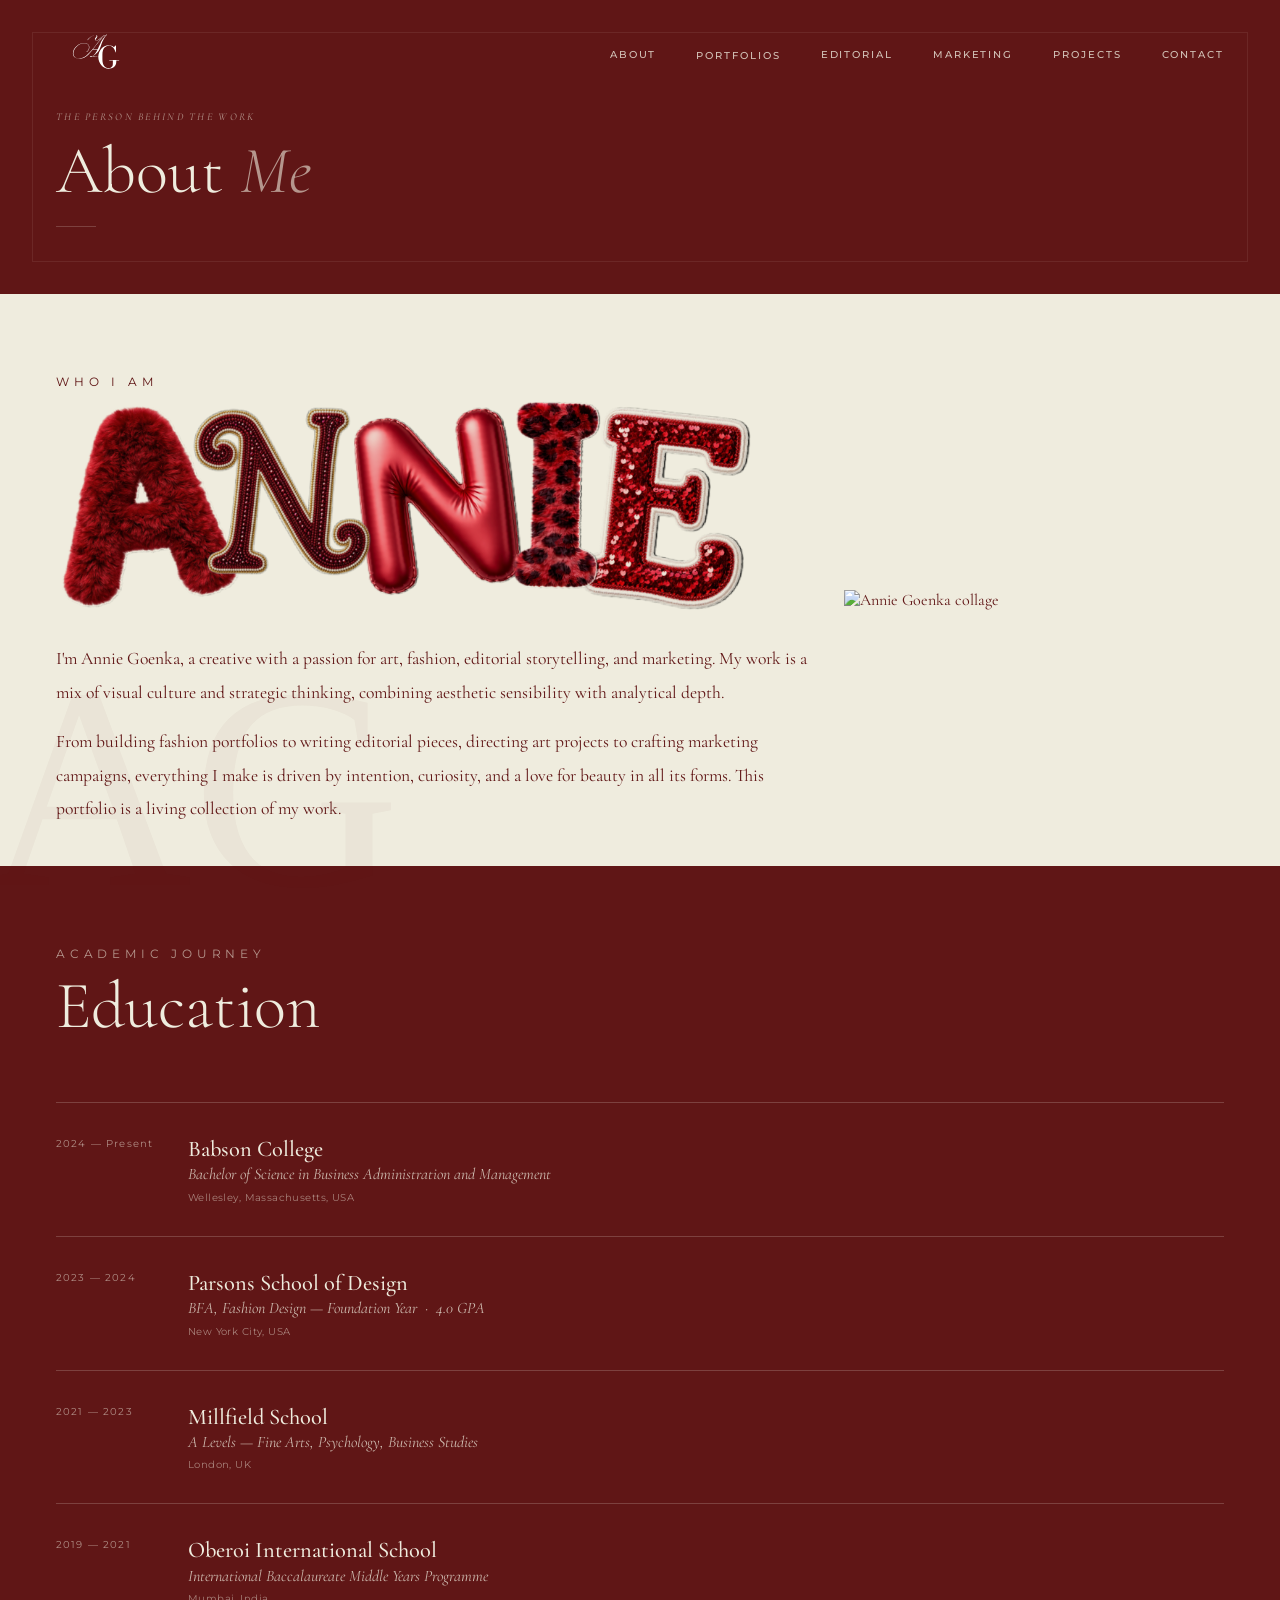
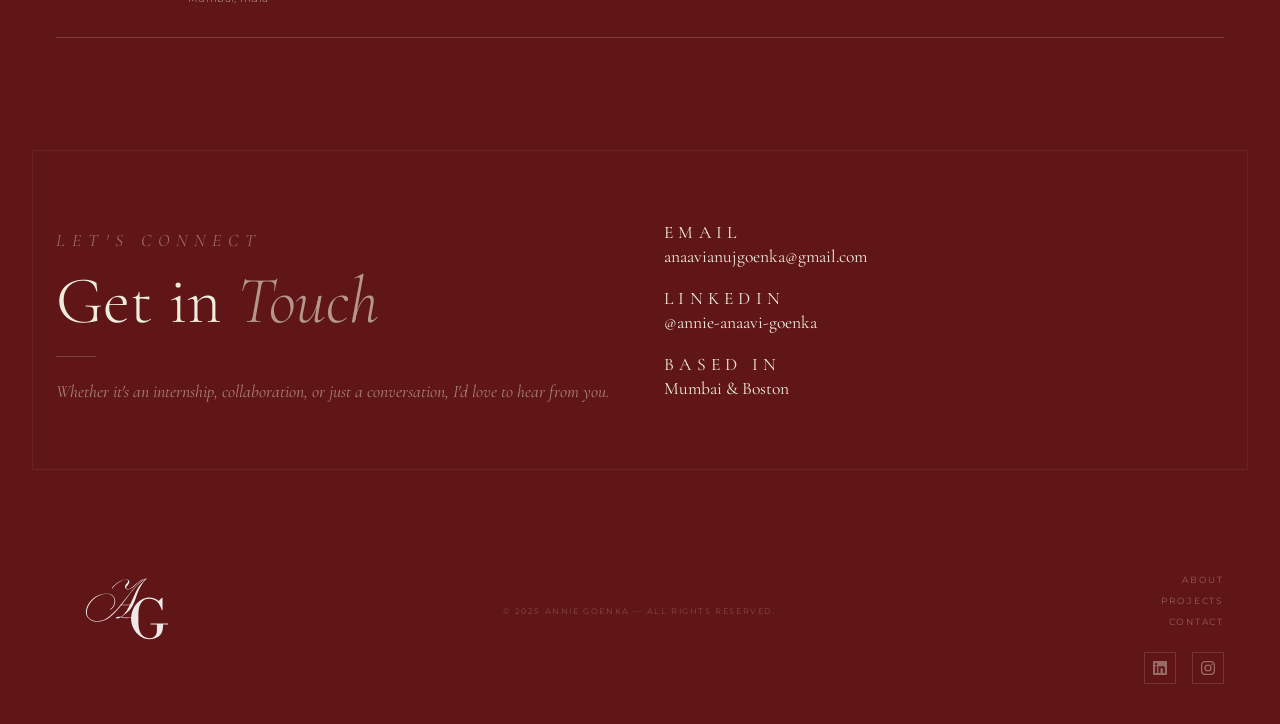
==== commit 5f65f6e4: "Add photo collage to About page Who I Am section Places SVG collage image on the right side of the b" ====
--- a/about.html
+++ b/about.html
@@ -4,7 +4,7 @@
   <meta charset="UTF-8" />
   <meta name="viewport" content="width=device-width, initial-scale=1.0" />
   <title>About — Annie Goenka</title>
-  <link rel="stylesheet" href="styles.css?v=8" />
+  <link rel="stylesheet" href="styles.css?v=9" />
 </head>
 <body>
 
@@ -63,6 +63,9 @@
           From building fashion portfolios to writing editorial pieces, directing art projects to crafting marketing campaigns, everything I make is driven by intention, curiosity, and a love for beauty in all its forms. This portfolio is a living collection of my work.
         </p>
       </div>
+    </div>
+    <div class="about-collage">
+      <img src="annie-collage.svg" alt="Annie Goenka collage" class="about-collage-img" />
     </div>
   </div>
 
--- a/styles.css
+++ b/styles.css
@@ -931,6 +931,10 @@
 .about-fullwidth {
   background: var(--cream);
   padding: 5rem 3.5rem 2.5rem;
+  display: grid;
+  grid-template-columns: 1fr auto;
+  align-items: center;
+  gap: 2rem;
 }
 
 /* Photo grid — kept for when a photo is added back
@@ -946,6 +950,19 @@
   display: flex;
   flex-direction: column;
   justify-content: center;
+}
+
+.about-collage {
+  display: flex;
+  align-items: center;
+  justify-content: center;
+  flex-shrink: 0;
+}
+
+.about-collage-img {
+  width: 380px;
+  height: auto;
+  display: block;
 }
 
 .about-name-img {
@@ -1152,7 +1169,8 @@
 
   .page-header { padding: 9rem 2rem 4rem; }
   .page-header::before { inset: 1.2rem; }
-  .about-fullwidth { padding: 3.5rem 2rem; }
+  .about-fullwidth { padding: 3.5rem 2rem; grid-template-columns: 1fr; }
+  .about-collage { display: none; }
 }
 
 @media (max-width: 600px) {
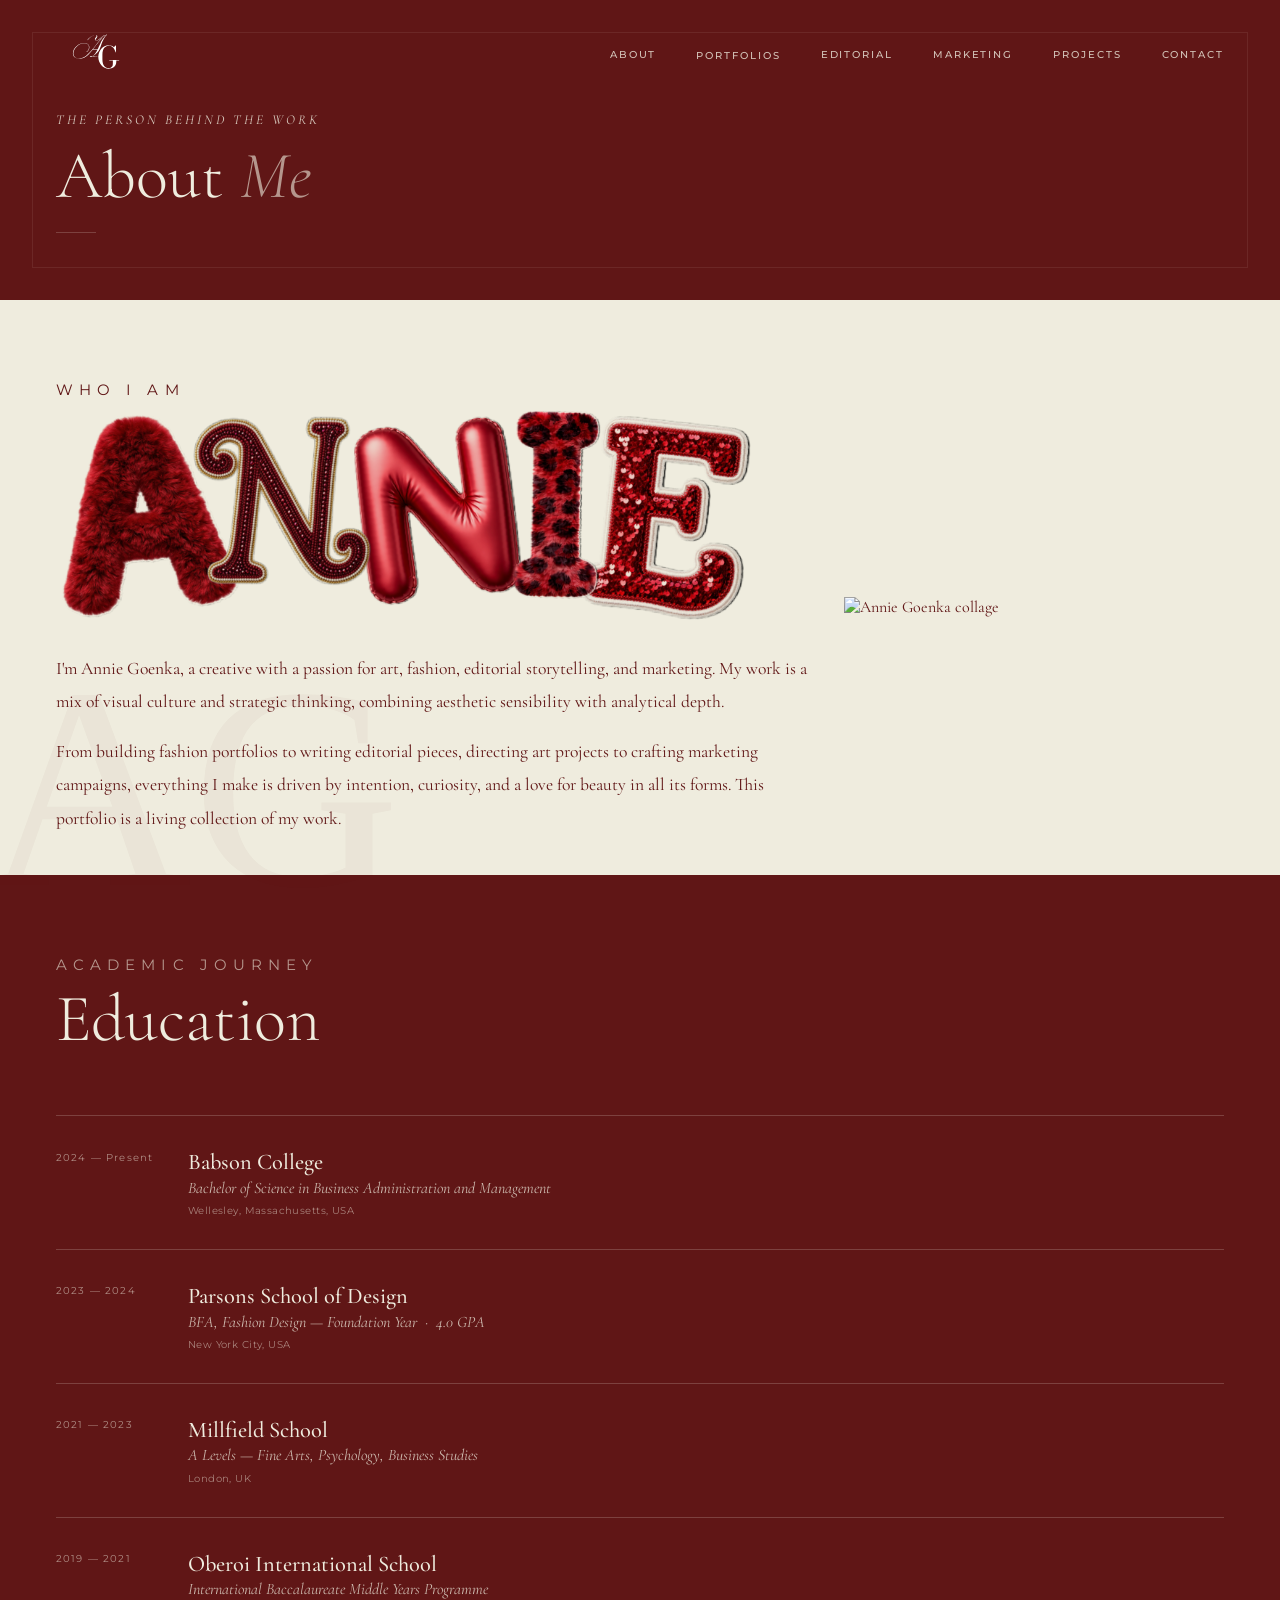
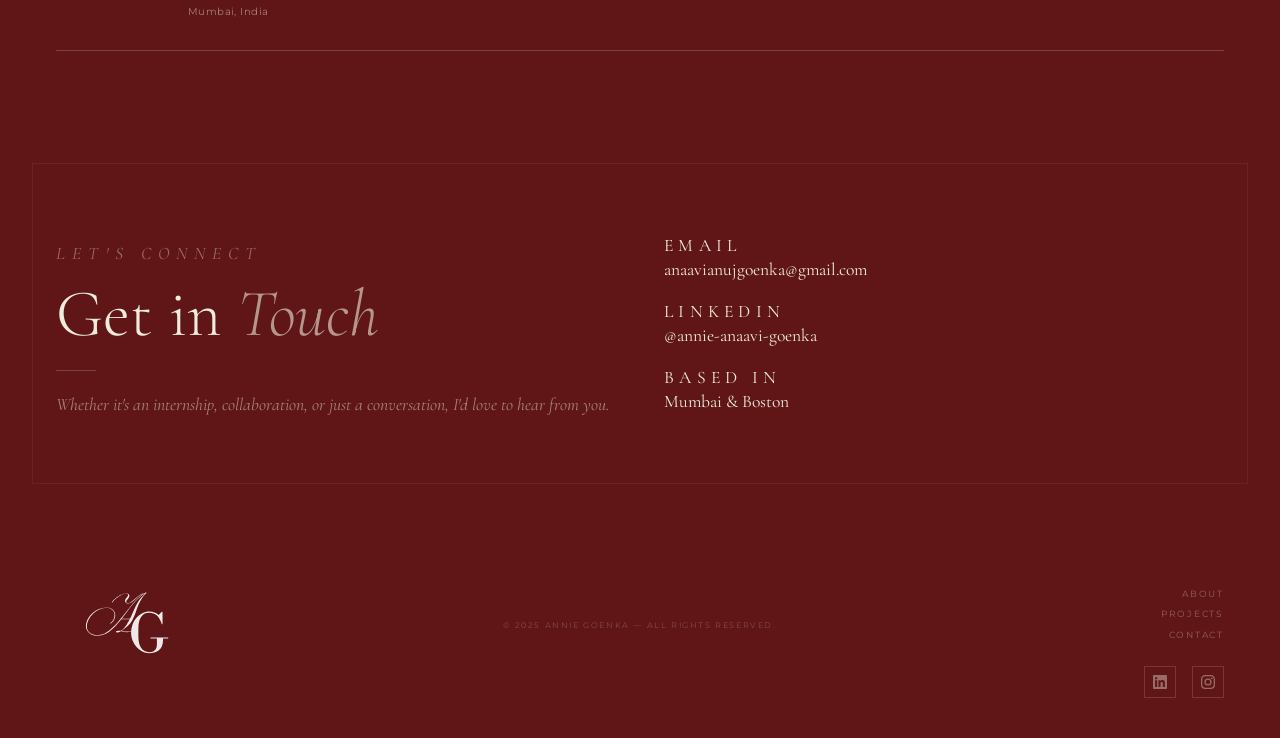
==== commit 2971ef23: "Increase section-label font size for better visibility Global label: 0.75rem → 0.95rem Page header l" ====
--- a/about.html
+++ b/about.html
@@ -4,7 +4,7 @@
   <meta charset="UTF-8" />
   <meta name="viewport" content="width=device-width, initial-scale=1.0" />
   <title>About — Annie Goenka</title>
-  <link rel="stylesheet" href="styles.css?v=9" />
+  <link rel="stylesheet" href="styles.css?v=10" />
 </head>
 <body>
 
--- a/styles.css
+++ b/styles.css
@@ -608,7 +608,7 @@
 
 .section-label {
   font-family: 'Montserrat', sans-serif;
-  font-size: 0.75rem;
+  font-size: 0.95rem;
   letter-spacing: 0.4em;
   text-transform: uppercase;
   color: var(--crimson);
@@ -796,8 +796,8 @@
   pointer-events: none;
 }
 .page-header .section-label {
-  color: rgba(239,236,222,0.6);
-  font-size: 0.65rem;
+  color: rgba(239,236,222,0.85);
+  font-size: 0.85rem;
   letter-spacing: 0.22em;
 }
 .page-header .section-title { color: var(--cream); }
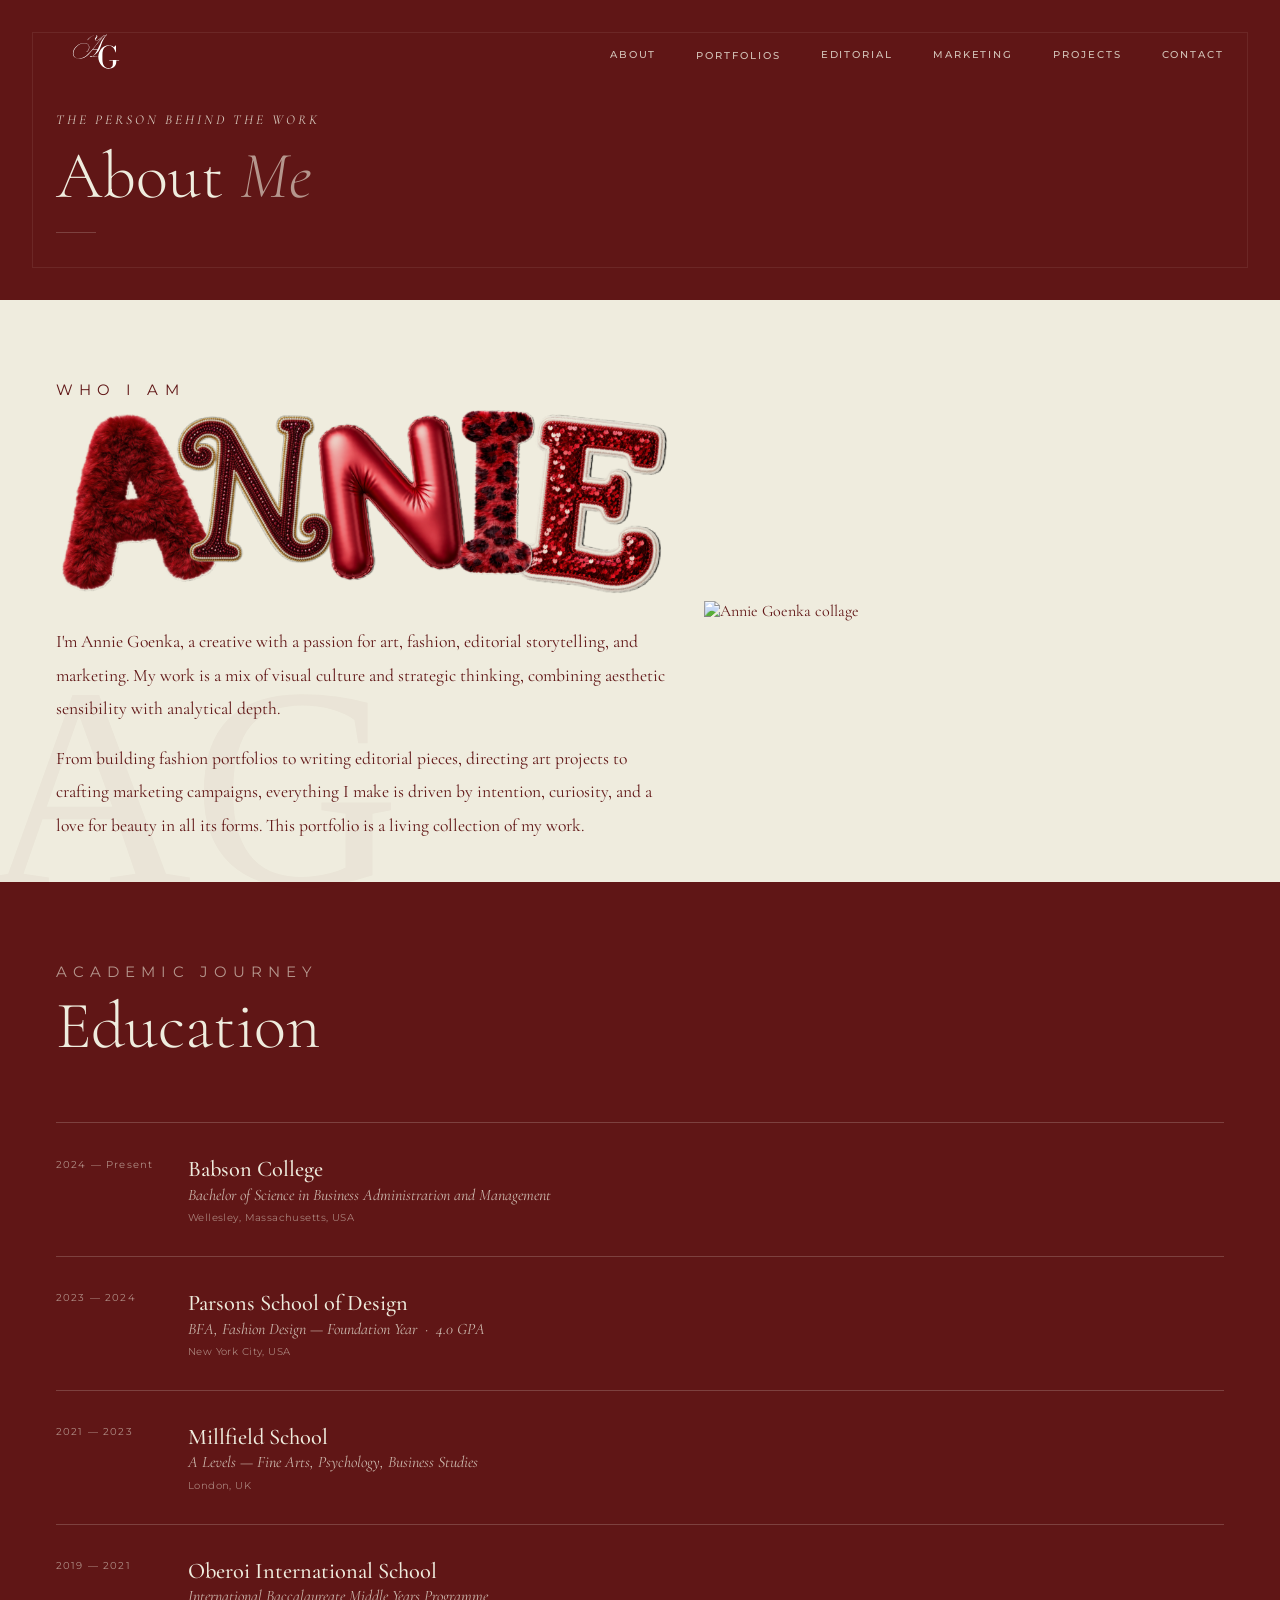
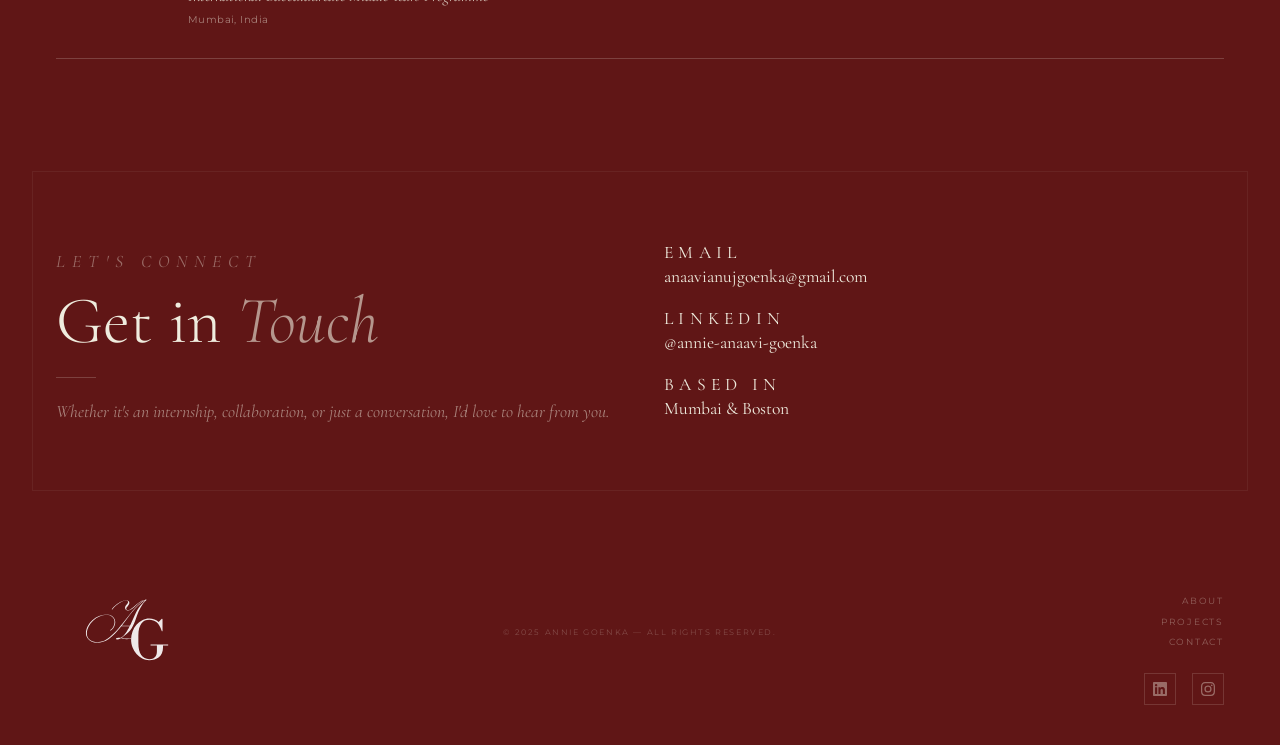
==== commit ad802d8d: "Increase about page collage image size to 520px Co-Authored-By: Claude Sonnet 4.6 <noreply@anthropic" ====
--- a/about.html
+++ b/about.html
@@ -4,7 +4,7 @@
   <meta charset="UTF-8" />
   <meta name="viewport" content="width=device-width, initial-scale=1.0" />
   <title>About — Annie Goenka</title>
-  <link rel="stylesheet" href="styles.css?v=10" />
+  <link rel="stylesheet" href="styles.css?v=11" />
 </head>
 <body>
 
--- a/styles.css
+++ b/styles.css
@@ -960,7 +960,7 @@
 }
 
 .about-collage-img {
-  width: 380px;
+  width: 520px;
   height: auto;
   display: block;
 }
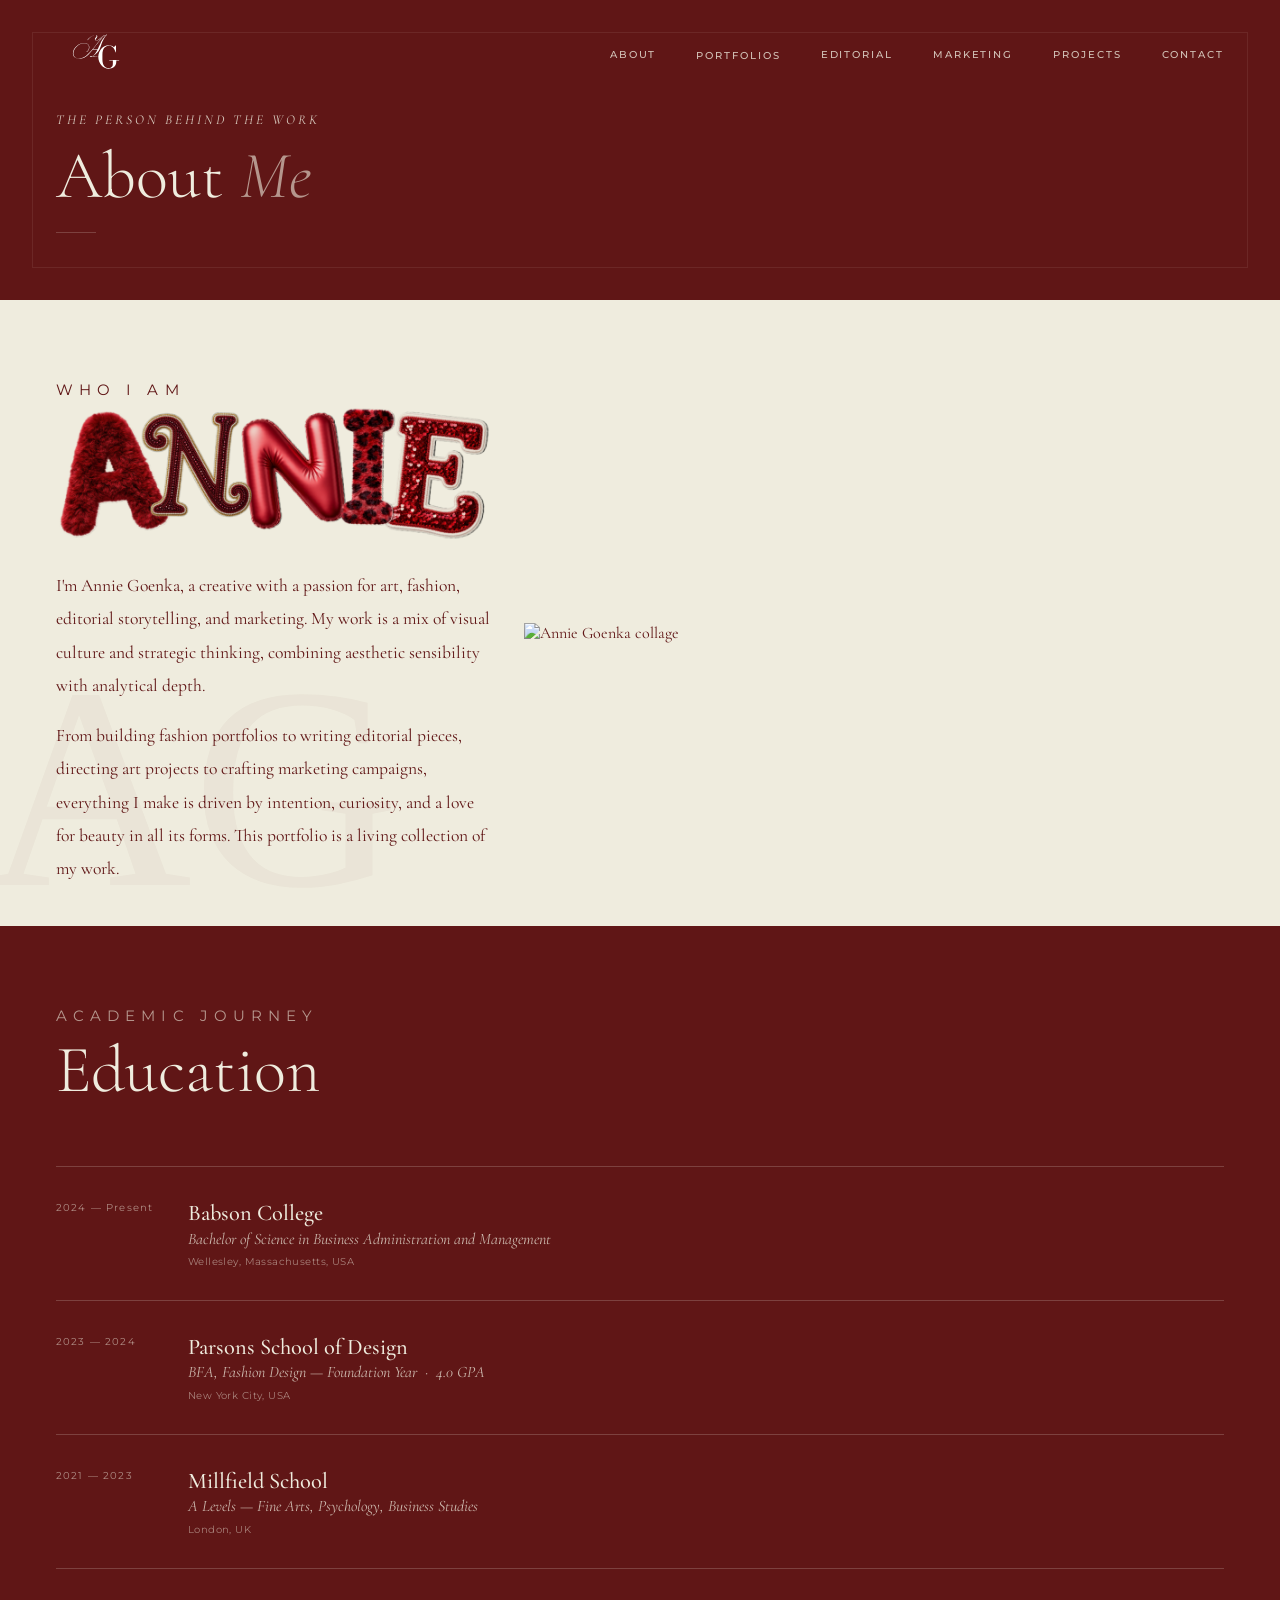
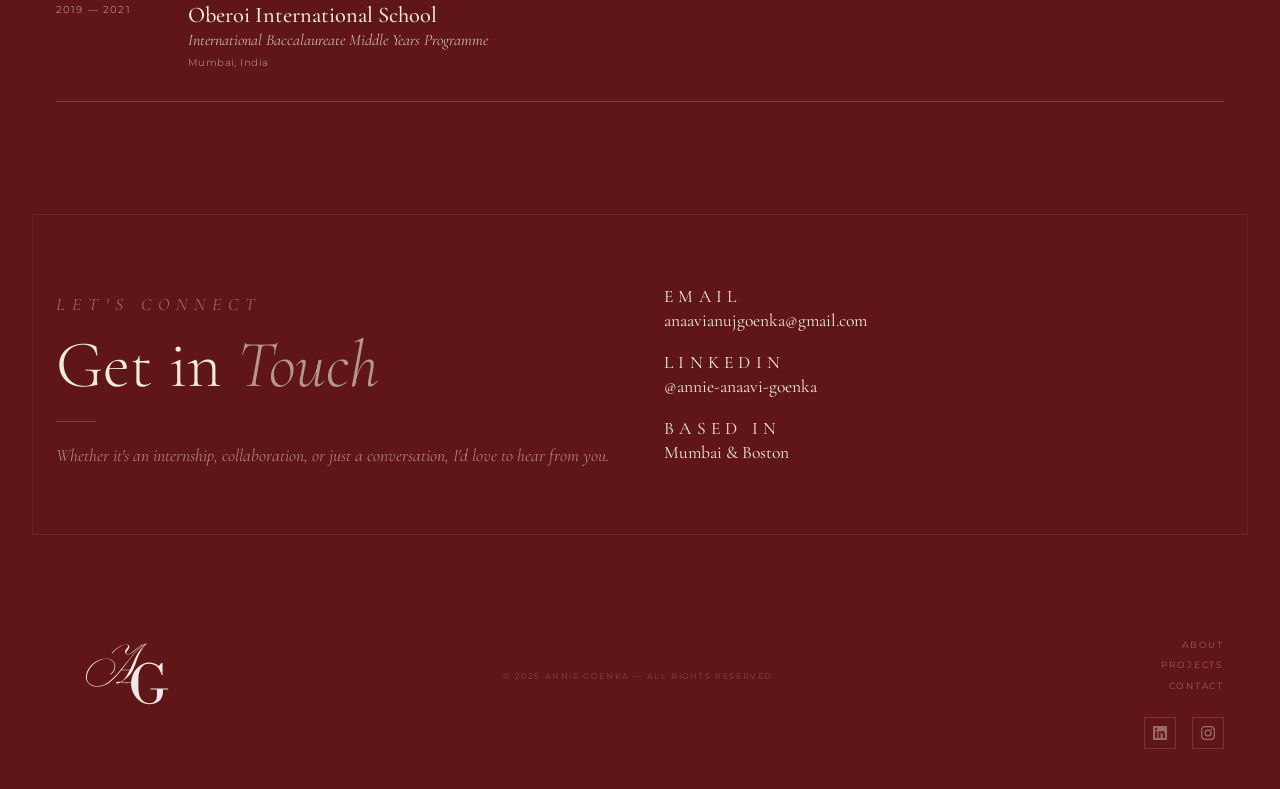
==== commit 9030caec: "Increase about page collage image size to 700px Co-Authored-By: Claude Sonnet 4.6 <noreply@anthropic" ====
--- a/about.html
+++ b/about.html
@@ -4,7 +4,7 @@
   <meta charset="UTF-8" />
   <meta name="viewport" content="width=device-width, initial-scale=1.0" />
   <title>About — Annie Goenka</title>
-  <link rel="stylesheet" href="styles.css?v=11" />
+  <link rel="stylesheet" href="styles.css?v=12" />
 </head>
 <body>
 
--- a/styles.css
+++ b/styles.css
@@ -960,7 +960,7 @@
 }
 
 .about-collage-img {
-  width: 520px;
+  width: 700px;
   height: auto;
   display: block;
 }
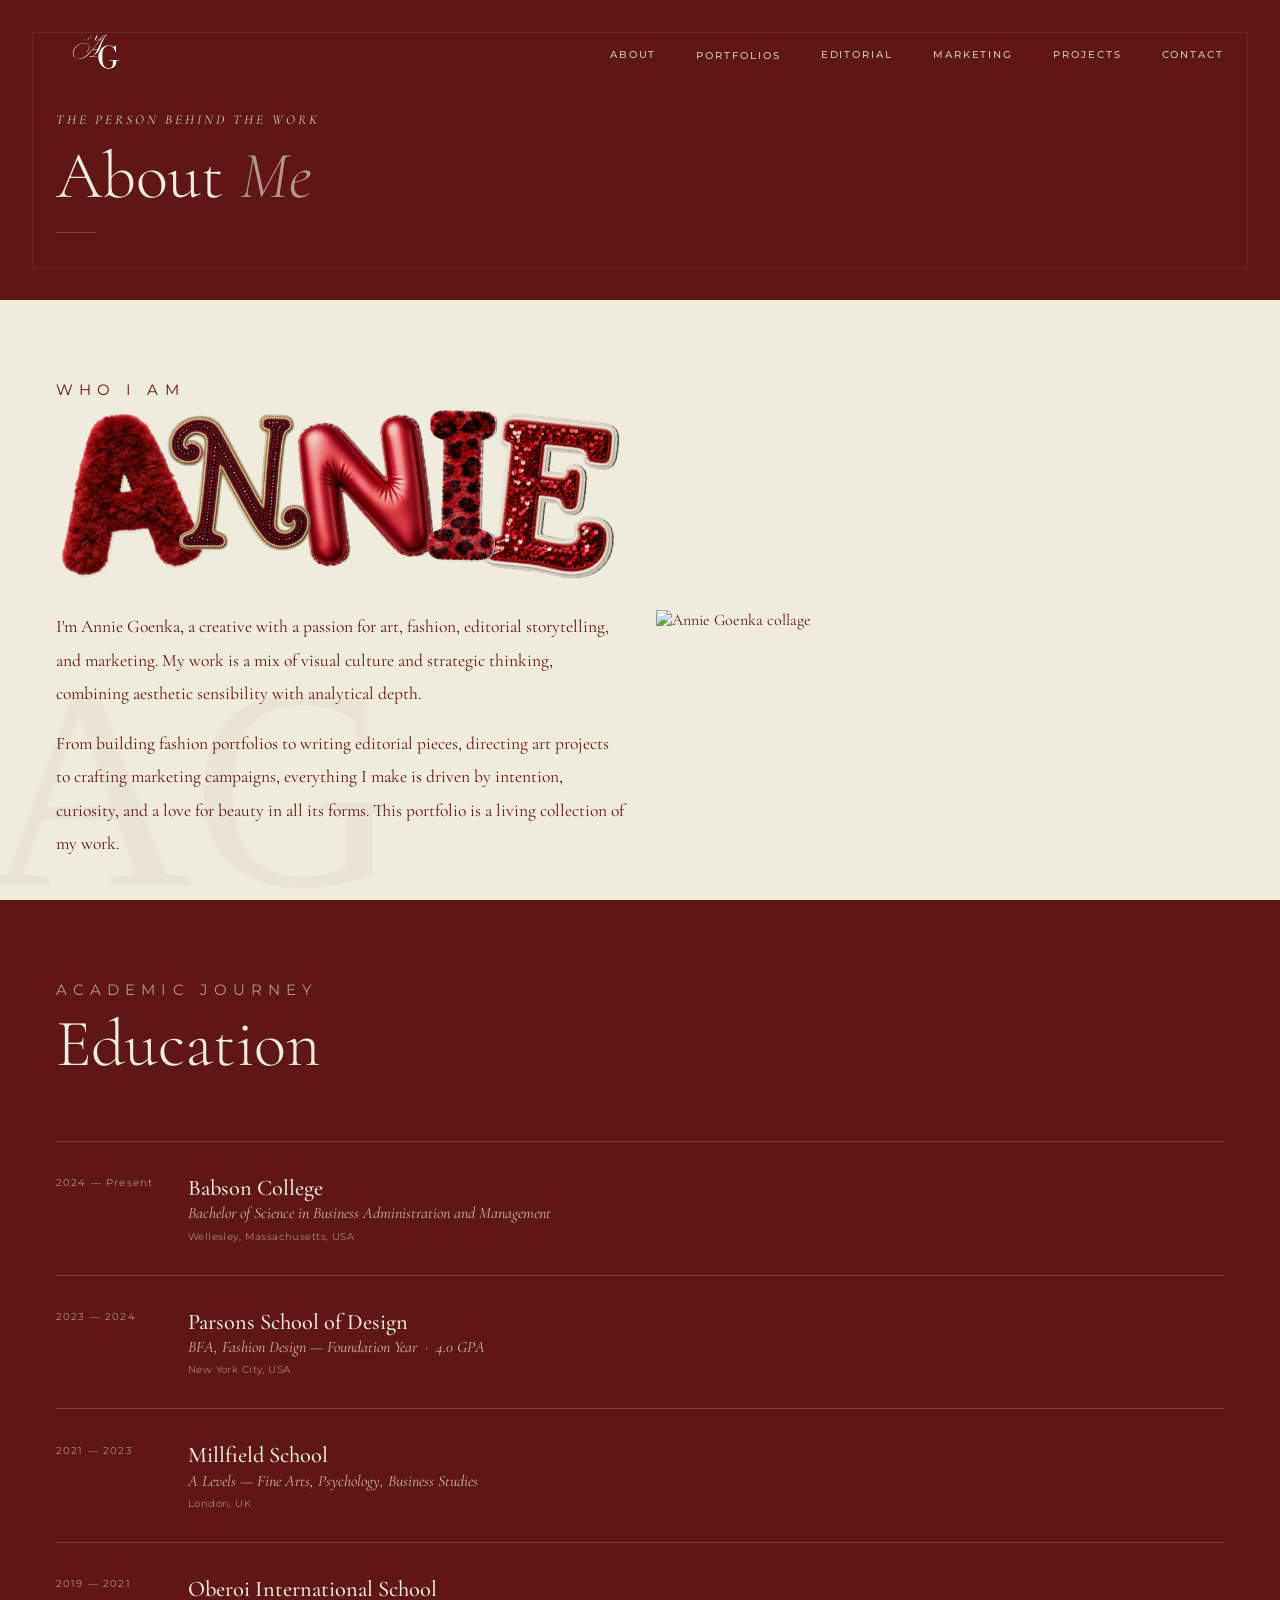
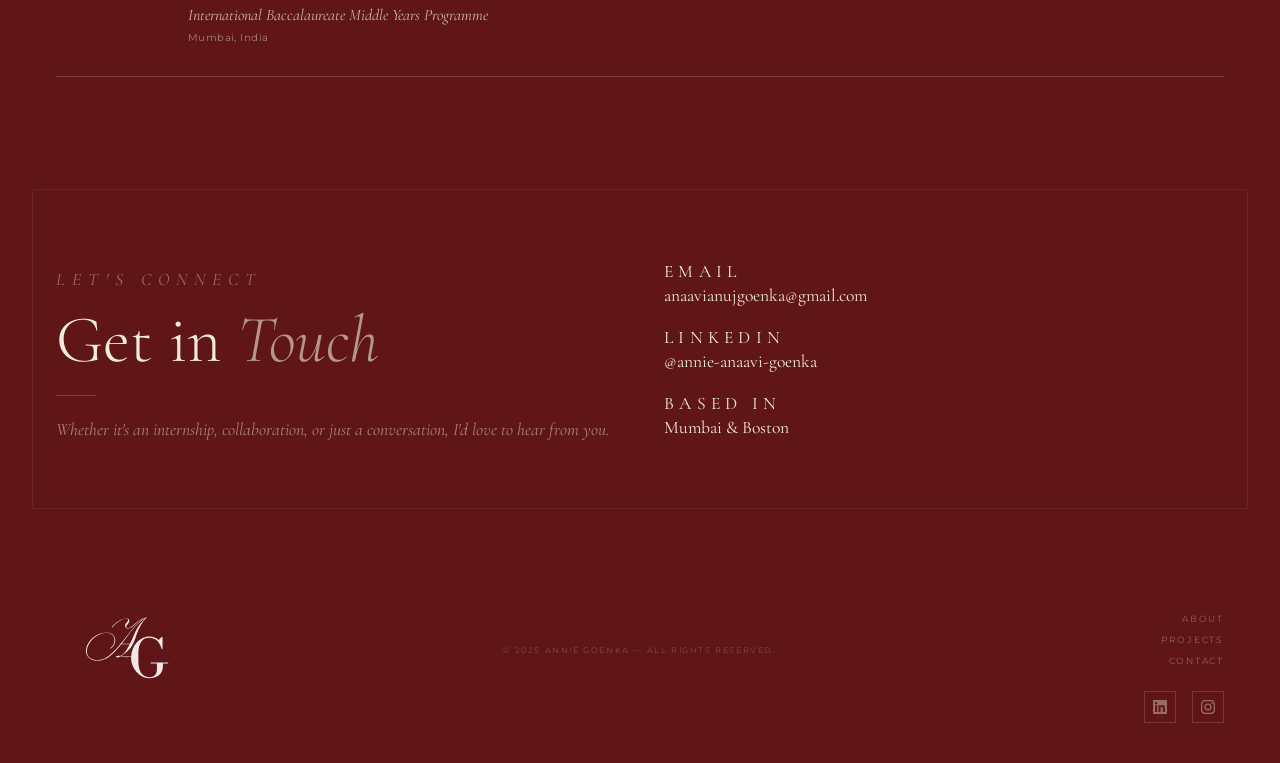
==== commit 5fe68745: "Make collage image fill full right column, centered Switches to 1fr 1fr grid so image fills 50% of p" ====
--- a/about.html
+++ b/about.html
@@ -4,7 +4,7 @@
   <meta charset="UTF-8" />
   <meta name="viewport" content="width=device-width, initial-scale=1.0" />
   <title>About — Annie Goenka</title>
-  <link rel="stylesheet" href="styles.css?v=12" />
+  <link rel="stylesheet" href="styles.css?v=13" />
 </head>
 <body>
 
@@ -65,7 +65,7 @@
       </div>
     </div>
     <div class="about-collage">
-      <img src="annie-collage.svg" alt="Annie Goenka collage" class="about-collage-img" />
+      <img src="annie-collage.svg?v=2" alt="Annie Goenka collage" class="about-collage-img" />
     </div>
   </div>
 
--- a/styles.css
+++ b/styles.css
@@ -932,7 +932,7 @@
   background: var(--cream);
   padding: 5rem 3.5rem 2.5rem;
   display: grid;
-  grid-template-columns: 1fr auto;
+  grid-template-columns: 1fr 1fr;
   align-items: center;
   gap: 2rem;
 }
@@ -956,11 +956,10 @@
   display: flex;
   align-items: center;
   justify-content: center;
-  flex-shrink: 0;
 }
 
 .about-collage-img {
-  width: 700px;
+  width: 100%;
   height: auto;
   display: block;
 }
